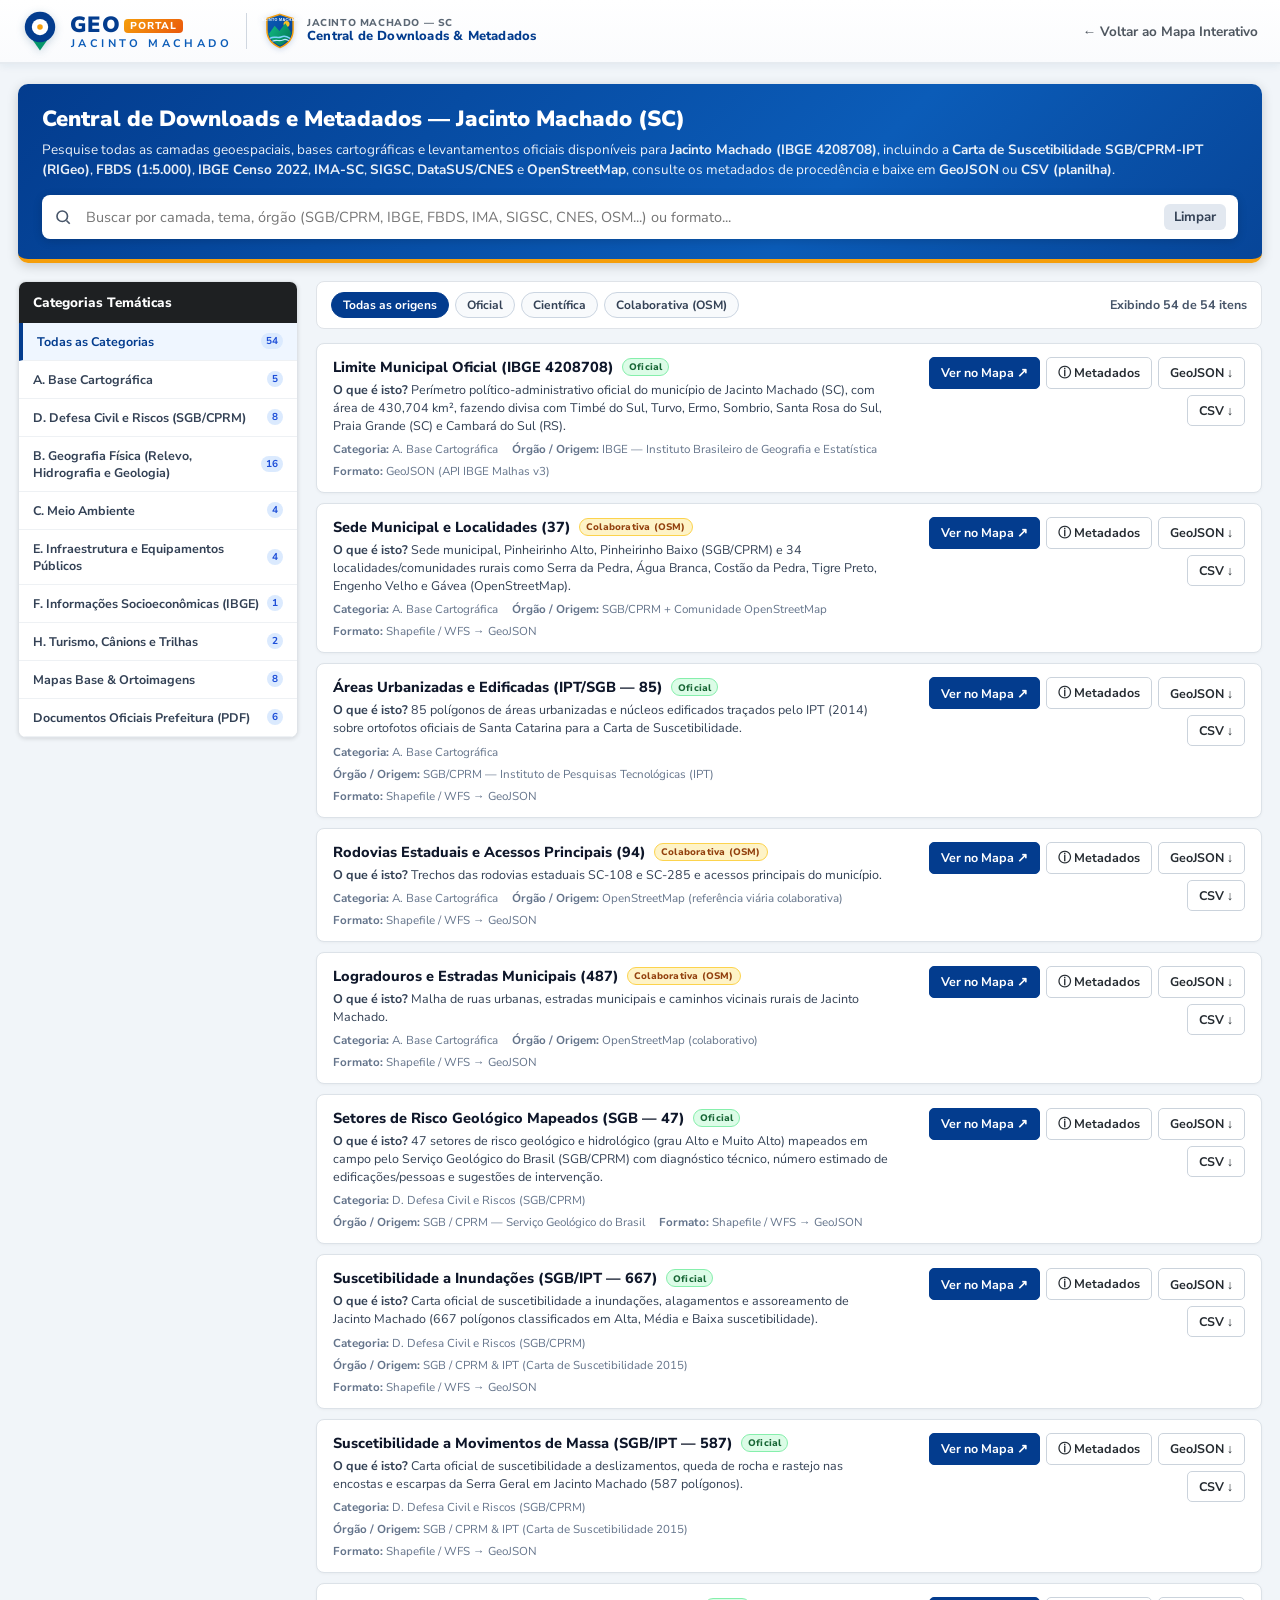
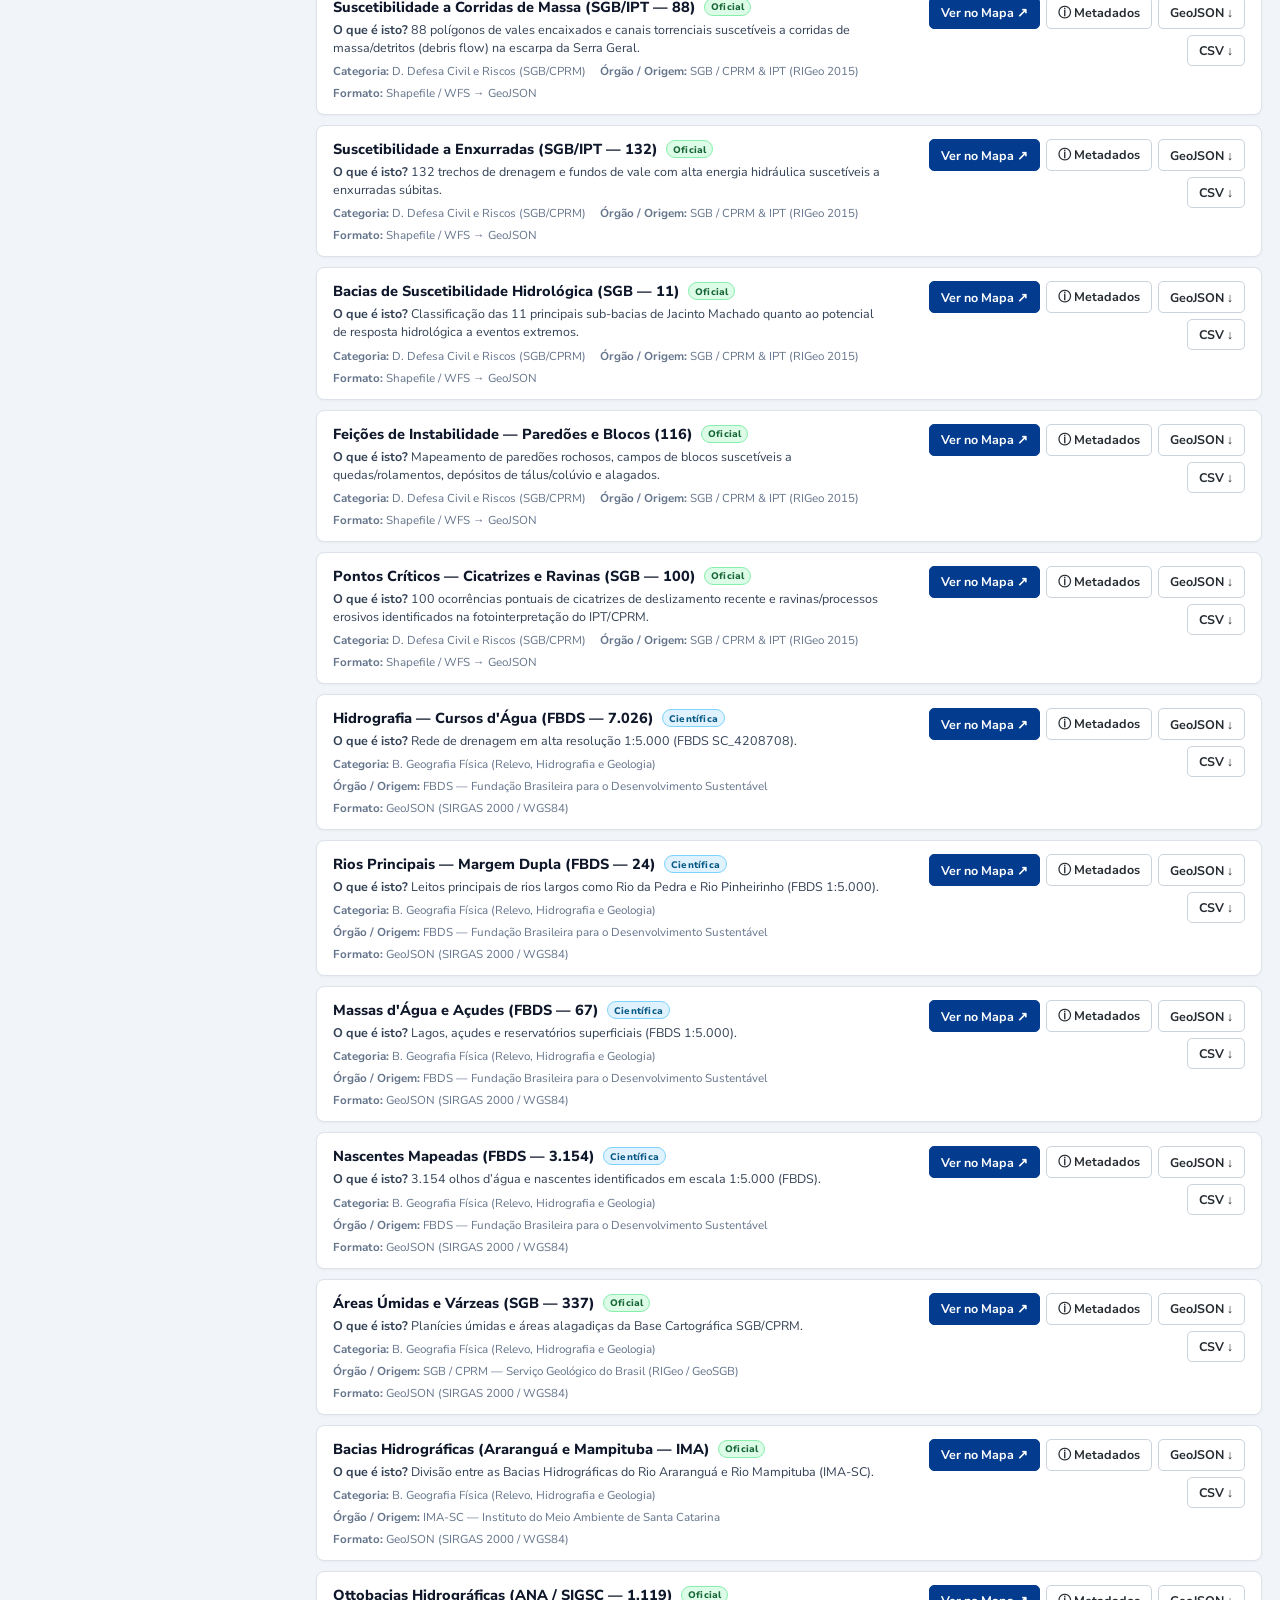
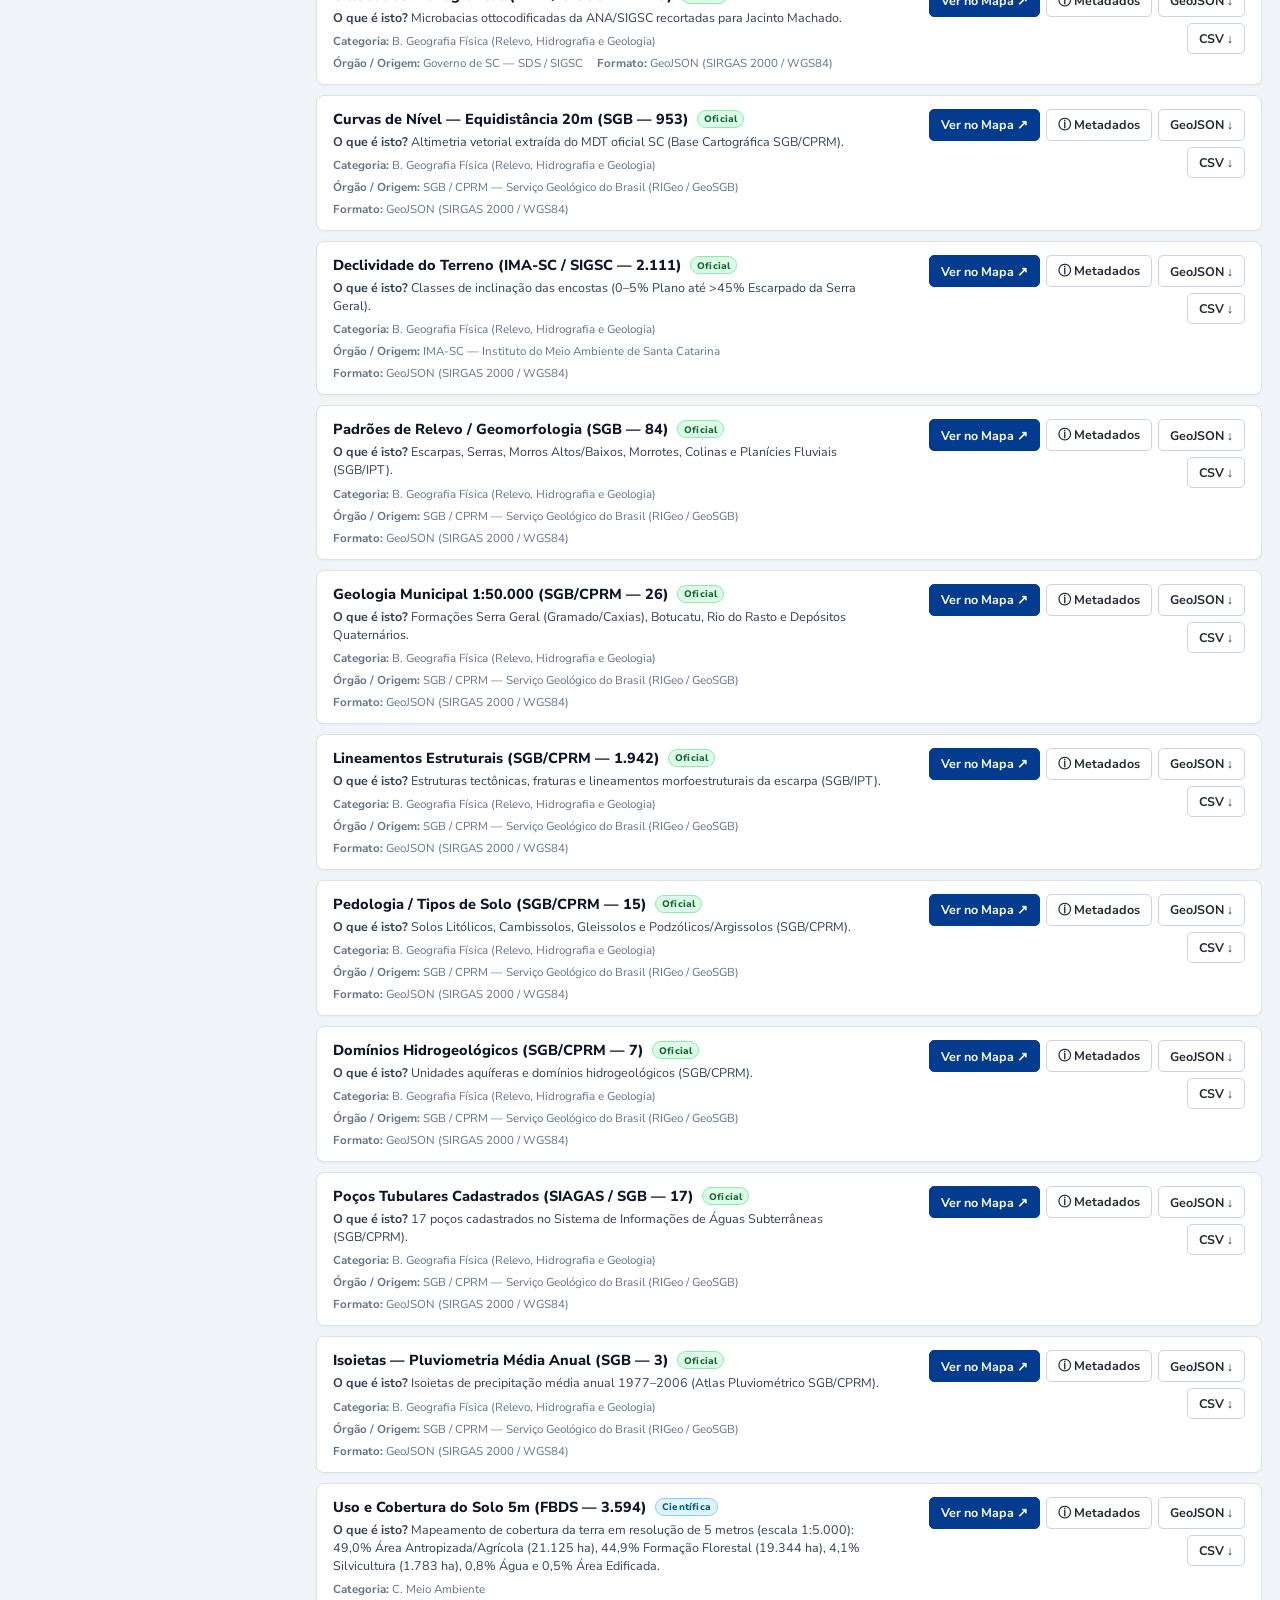
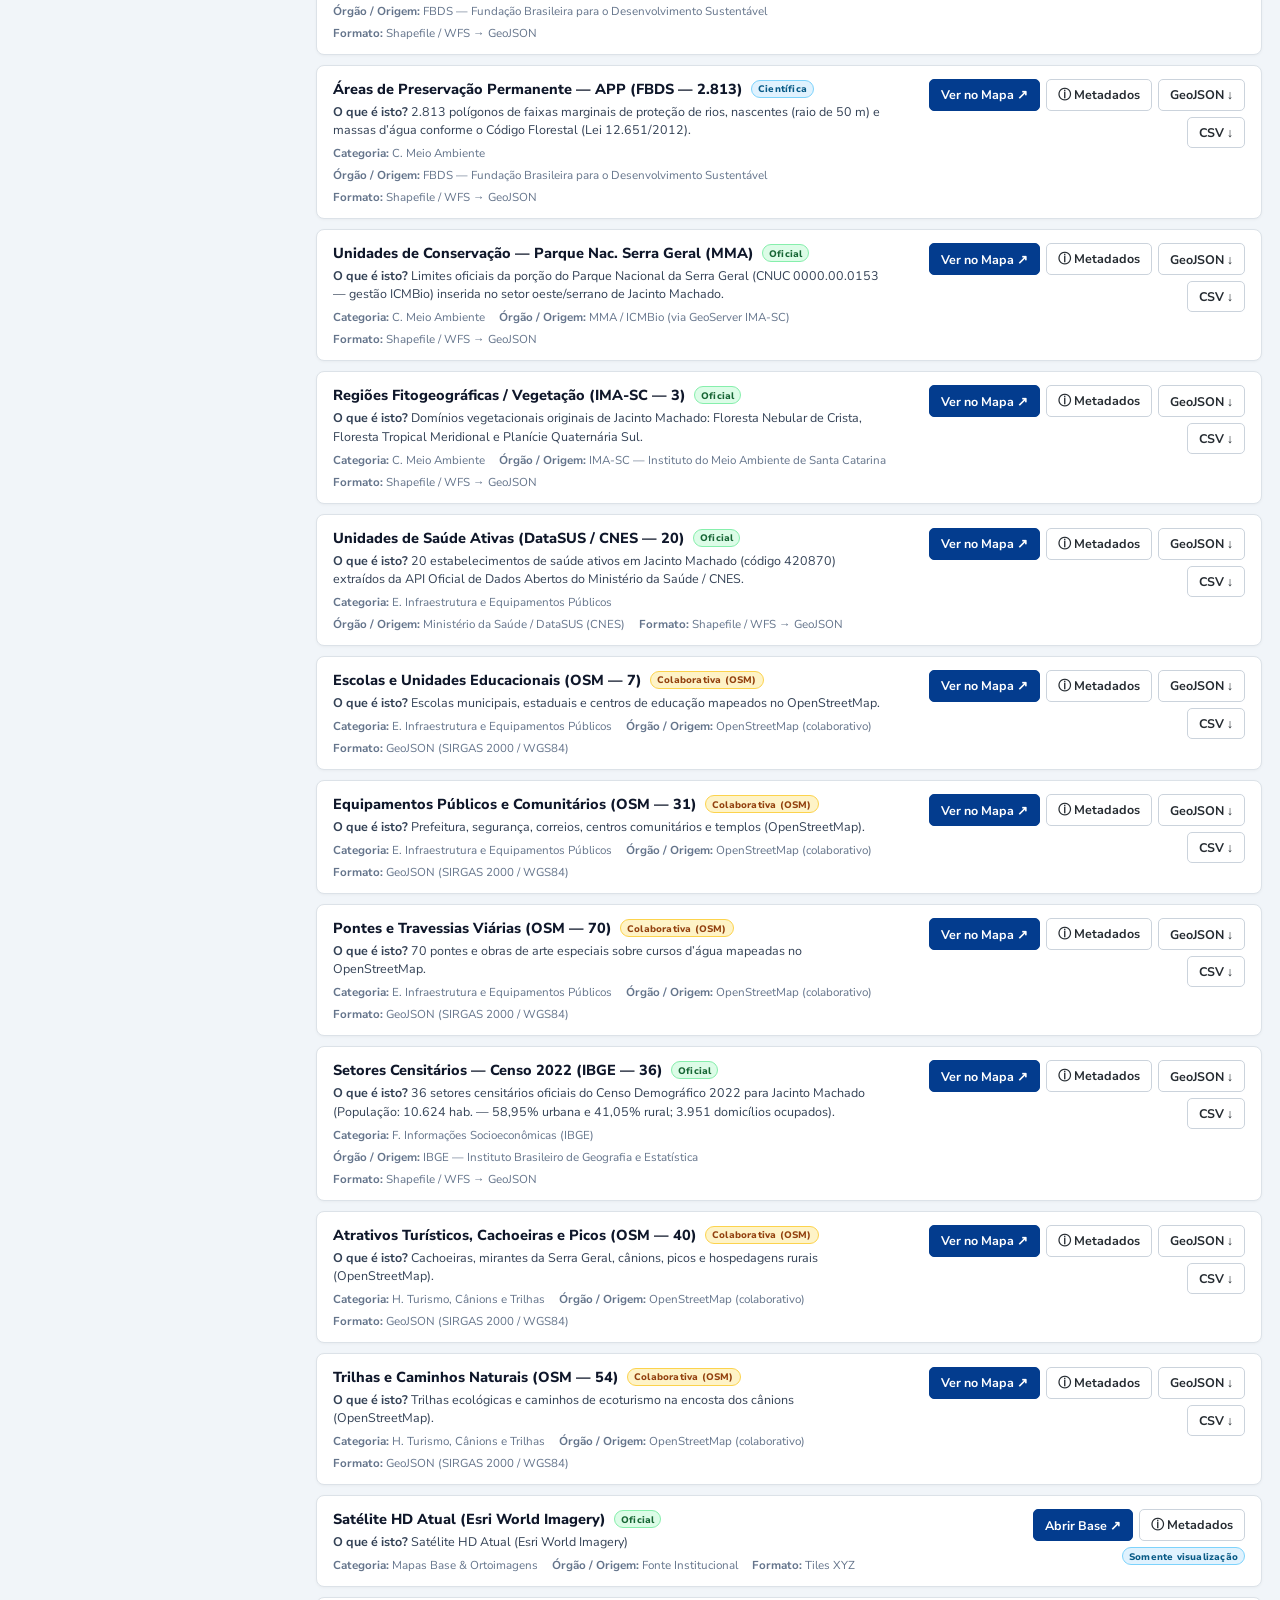
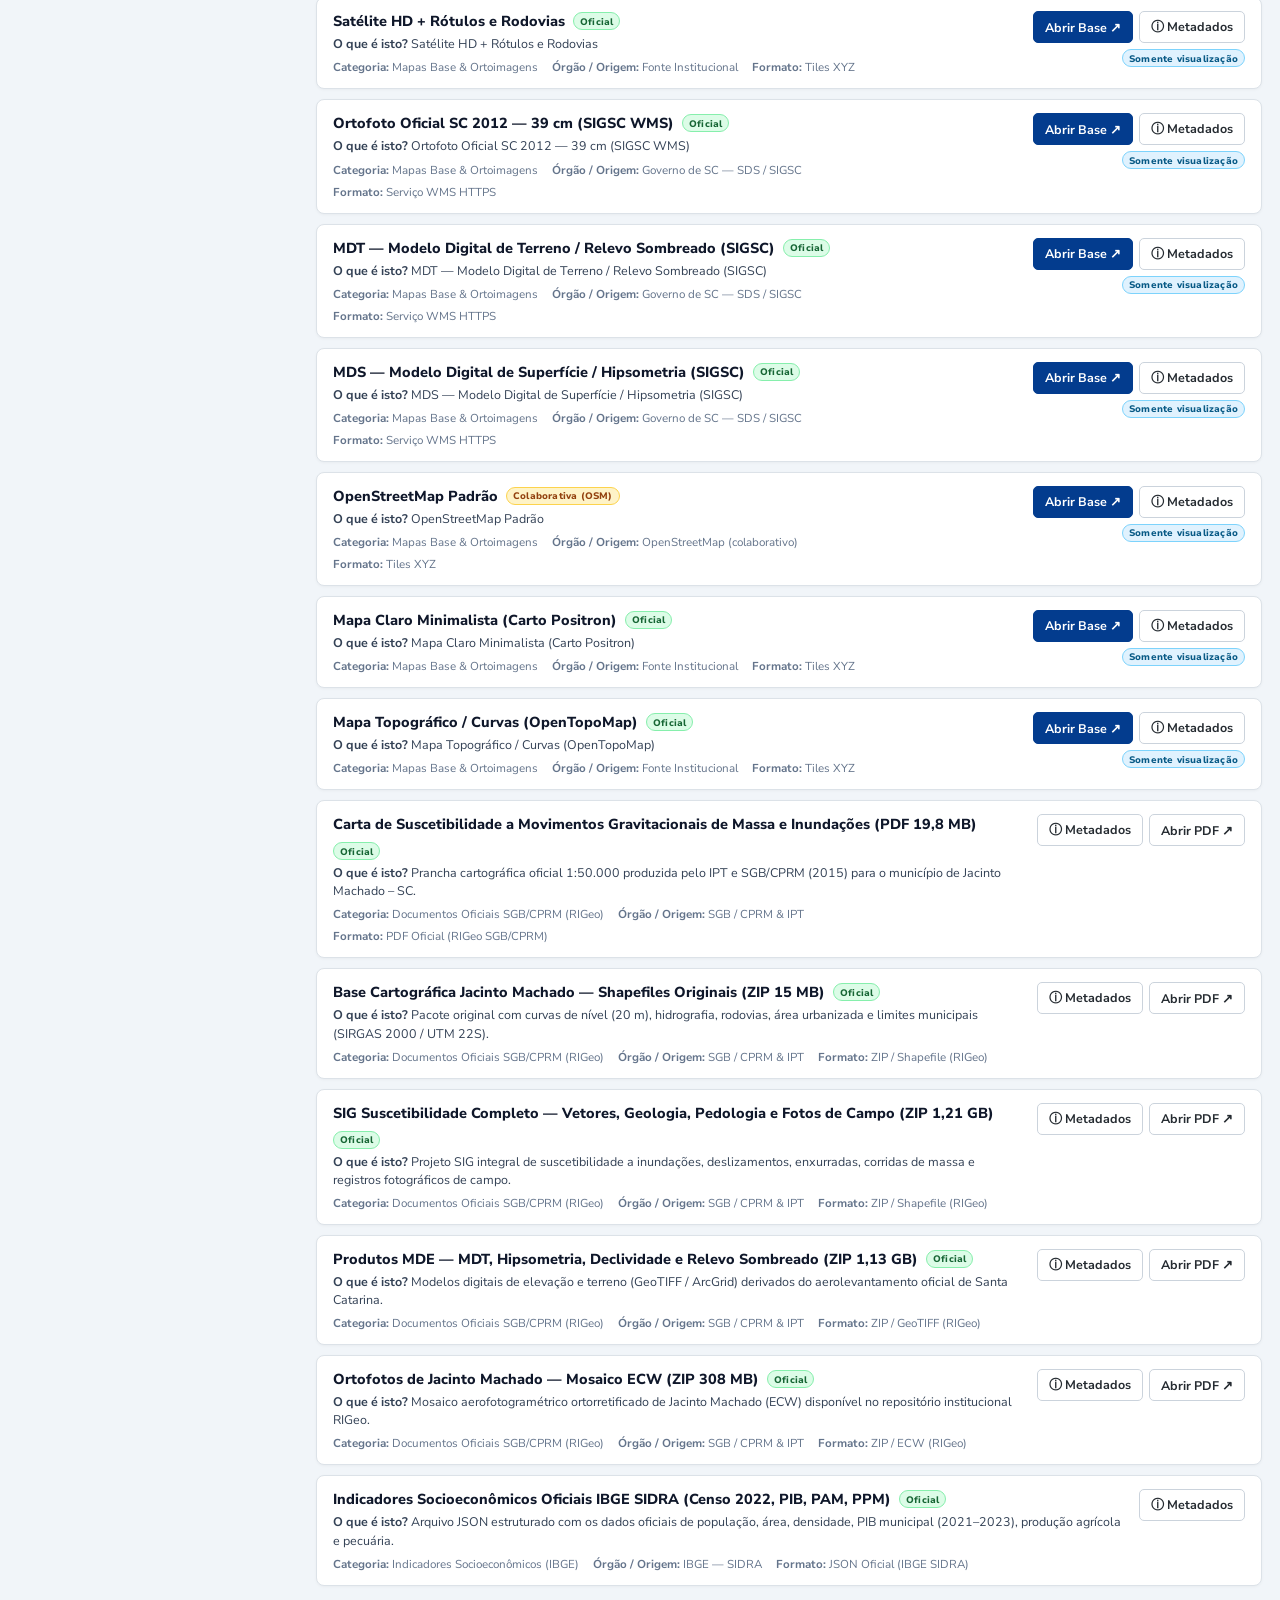
==== downloads.html @ 6c2d2024 "feat: Geoportal Municipal de Jacinto Machado - SC (40 camadas oficiais, SGB/CPRM RIGeo, FBDS, IBGE, " ====
<!DOCTYPE html>
<html lang="pt-BR">
<head>
  <meta charset="UTF-8" />
  <meta name="viewport" content="width=device-width, initial-scale=1.0" />
  <title>Central de Downloads &amp; Catálogo de Dados — Geoportal Jacinto Machado (SC)</title>
  <link rel="icon" type="image/svg+xml" href="data:image/svg+xml,%3Csvg xmlns='http://www.w3.org/2000/svg' viewBox='0 0 46 50'%3E%3Cpath d='M12.5 32.5L23 47.5L33.5 32.5H12.5Z' fill='%23059669'/%3E%3Ccircle cx='23' cy='20.5' r='17.5' fill='%23033c8e'/%3E%3Ccircle cx='23' cy='20.5' r='9.4' fill='%23ffffff'/%3E%3Ccircle cx='23' cy='20.5' r='3.2' fill='%23f59e0b'/%3E%3C/svg%3E" />
  <link rel="preconnect" href="https://fonts.googleapis.com" />
  <link rel="preconnect" href="https://fonts.gstatic.com" crossorigin />
  <link href="https://fonts.googleapis.com/css2?family=Nunito+Sans:wght@400;600;700;800;900&display=swap" rel="stylesheet" />
  <link rel="stylesheet" href="css/geoportal.css" />
  <script>
    (() => {
      function getAvailableMapOpener() {
        try {
          if (window.opener && !window.opener.closed && window.opener.GeoPortalMapNav) {
            return window.opener;
          }
        } catch {
          // Cross-origin ou opener indisponível
        }
        return null;
      }

      function handleReturnToMapClick(e, { layerId = '', basemapId = '' } = {}) {
        if (e.defaultPrevented || e.button !== 0 || e.metaKey || e.ctrlKey || e.shiftKey || e.altKey) {
          return;
        }
        const opener = getAvailableMapOpener();
        if (!opener) return;
        e.preventDefault();
        try {
          if (layerId) opener.GeoPortalMapNav.activateLayer(layerId);
          else if (basemapId) opener.GeoPortalMapNav.activateBasemap(basemapId);
          else opener.GeoPortalMapNav.focusMap();
        } catch {
          const targetEl = e.target instanceof Element ? e.target : e.target?.parentElement;
          const link = targetEl?.closest?.('a[href]');
          if (link) window.location.href = link.href;
          return;
        }
        try { opener.focus(); } catch {}
        try { window.close(); } catch {}
      }

      window.__geoHandleReturnToMapClick = handleReturnToMapClick;

      document.addEventListener('click', (e) => {
        const targetEl = e.target instanceof Element ? e.target : e.target?.parentElement;
        if (targetEl?.closest?.('[data-return-to-map]')) {
          handleReturnToMapClick(e);
        }
      });
    })();
  </script>
  <style>
    html, body { overflow: auto !important; height: auto !important; background: #f1f5f9; }
    .dl-shell { max-width: 1320px; margin: 0 auto; padding: 20px 18px 44px; }
    .dl-hero {
      background: linear-gradient(135deg, #033c8e 0%, #0b5cb8 65%, #074598 100%);
      color: #ffffff; border-radius: 10px; padding: 20px 24px;
      border-bottom: 4px solid #f59e0b; margin-bottom: 18px; box-shadow: var(--shadow-md);
    }
    .dl-hero h1 { margin: 0 0 6px; font-size: 22px; font-weight: 900; }
    .dl-hero p { margin: 0 0 14px; font-size: 13.5px; color: rgba(255,255,255,0.92); line-height: 1.5; }
    .dl-search-box {
      display: flex; align-items: center; gap: 10px; background: #ffffff;
      border-radius: 8px; padding: 6px 12px; box-shadow: 0 2px 10px rgba(0,0,0,0.16);
    }
    .dl-search-box input { flex: 1; border: none; outline: none; font-size: 14.5px; padding: 6px 4px; color: #0f172a; }
    .dl-search-clear { border: none; background: #e2e8f0; color: #334155; border-radius: 6px; padding: 4px 10px; font-weight: 700; cursor: pointer; }
    .dl-layout { display: grid; grid-template-columns: 280px 1fr; gap: 18px; align-items: start; }
    .dl-sidebar { background: #ffffff; border: 1px solid #dfe3e8; border-radius: 8px; overflow: hidden; position: sticky; top: 16px; box-shadow: var(--shadow-sm); }
    .dl-side-head { background: #1e2022; color: #ffffff; padding: 11px 14px; font-weight: 800; font-size: 13.5px; }
    .dl-cat-btn {
      width: 100%; border: none; border-bottom: 1px solid #eef1f4; background: #ffffff;
      padding: 10px 14px; text-align: left; display: flex; align-items: center;
      justify-content: space-between; gap: 8px; cursor: pointer; font-size: 12.5px;
      font-weight: 700; color: #334155; transition: background 0.14s;
    }
    .dl-cat-btn:hover { background: #f1f5f9; color: var(--brand-navy); }
    .dl-cat-btn.active { background: #eff6ff; color: var(--brand-navy); border-left: 4px solid var(--brand-navy); }
    .dl-main { min-width: 0; }
    .dl-filter-bar {
      display: flex; align-items: center; justify-content: space-between; flex-wrap: wrap;
      gap: 10px; background: #ffffff; border: 1px solid #dfe3e8; border-radius: 8px;
      padding: 10px 14px; margin-bottom: 14px;
    }
    .dl-chips { display: flex; flex-wrap: wrap; gap: 6px; }
    .dl-chip { border: 1px solid #cbd5e1; background: #f8fafc; color: #334155; border-radius: 16px; padding: 4px 11px; font-size: 12px; font-weight: 700; cursor: pointer; }
    .dl-chip.active { background: var(--brand-navy); color: #ffffff; border-color: var(--brand-navy); }
    .dl-card {
      background: #ffffff; border: 1px solid #dce2e8; border-radius: 8px; padding: 13px 16px;
      margin-bottom: 10px; display: flex; align-items: flex-start; justify-content: space-between;
      gap: 16px; box-shadow: 0 1px 3px rgba(0,0,0,0.04);
    }
    .dl-card:hover { border-color: var(--brand-blue); box-shadow: var(--shadow-sm); }
    .dl-card-info { flex: 1; min-width: 0; }
    .dl-card-title { font-size: 14.5px; font-weight: 800; color: #0f172a; margin-bottom: 4px; display: flex; align-items: center; gap: 8px; flex-wrap: wrap; }
    .dl-card-what { font-size: 12.5px; color: #334155; line-height: 1.45; margin-bottom: 6px; }
    .dl-card-meta { font-size: 11.5px; color: #64748b; display: flex; flex-wrap: wrap; gap: 6px 14px; }
    .dl-card-actions { display: flex; flex-wrap: wrap; gap: 6px; justify-content: flex-end; flex-shrink: 0; max-width: 340px; }
    @media (max-width: 900px) {
      .dl-layout { grid-template-columns: 1fr; }
      .dl-sidebar { position: static; }
      .dl-card { flex-direction: column; }
      .dl-card-actions { max-width: none; justify-content: flex-start; }
    }
  </style>
</head>
<body>
  <header class="gp-header">
    <div class="gp-brand-group">
      <a href="index.html" class="gp-logo-link" data-return-to-map="1" title="Voltar ao Mapa Interativo do Geoportal Jacinto Machado">
        <svg class="gp-geo-pin-svg" viewBox="0 0 46 50" fill="none" xmlns="http://www.w3.org/2000/svg" aria-hidden="true">
          <path d="M12.5 32.5L23 47.5L33.5 32.5H12.5Z" fill="#059669"/>
          <circle cx="23" cy="20.5" r="17.5" fill="#033c8e"/>
          <circle cx="23" cy="20.5" r="9.4" fill="#ffffff"/>
          <circle cx="23" cy="20.5" r="3.2" fill="#f59e0b"/>
        </svg>
        <div class="gp-geo-wordmark">
          <div class="gp-geo-top"><span>GEO</span><span class="gp-geo-portal-tag">PORTAL</span></div>
          <span class="gp-geo-bottom">JACINTO MACHADO</span>
        </div>
      </a>
      <div class="gp-brand-divider" aria-hidden="true"></div>
      <div class="gp-municipal-lockup">
        <img src="assets/logo-prefeitura-jacinto-machado.svg" alt="Emblema Geoportal Jacinto Machado" class="gp-municipal-logo" width="38" height="38" />
        <div class="gp-municipal-text">
          <span class="gp-municipal-pref">JACINTO MACHADO — SC</span>
          <span class="gp-municipal-city">Central de Downloads &amp; Metadados</span>
        </div>
      </div>
    </div>
    <nav class="gp-nav">
      <a class="gp-nav-btn" href="index.html" data-return-to-map="1" style="text-decoration:none">← Voltar ao Mapa Interativo</a>
    </nav>
  </header>

  <main class="dl-shell">
    <section class="dl-hero">
      <h1>Central de Downloads e Metadados — Jacinto Machado (SC)</h1>
      <p>
        Pesquise todas as camadas geoespaciais, bases cartográficas e levantamentos oficiais disponíveis para <b>Jacinto Machado (IBGE 4208708)</b>,
        incluindo a <b>Carta de Suscetibilidade SGB/CPRM-IPT (RIGeo)</b>, <b>FBDS (1:5.000)</b>, <b>IBGE Censo 2022</b>, <b>IMA-SC</b>, <b>SIGSC</b>, <b>DataSUS/CNES</b> e <b>OpenStreetMap</b>,
        consulte os metadados de procedência e baixe em <b>GeoJSON</b> ou <b>CSV (planilha)</b>.
      </p>
      <div class="dl-search-box">
        <svg width="18" height="18" viewBox="0 0 24 24" fill="none" stroke="#475569" stroke-width="2.2"><circle cx="11" cy="11" r="7"/><path d="M21 21l-4.35-4.35"/></svg>
        <input type="text" id="dlSearchInput" placeholder="Buscar por camada, tema, órgão (SGB/CPRM, IBGE, FBDS, IMA, SIGSC, CNES, OSM...) ou formato..." autocomplete="off" />
        <button class="dl-search-clear" id="dlSearchClear">Limpar</button>
      </div>
    </section>

    <div class="dl-layout">
      <aside class="dl-sidebar" id="dlSidebar">
        <div class="dl-side-head">Categorias Temáticas</div>
        <div id="dlCategoryList"></div>
      </aside>

      <section class="dl-main">
        <div class="dl-filter-bar">
          <div class="dl-chips" id="dlSourceFilters">
            <button class="dl-chip active" data-src="ALL">Todas as origens</button>
            <button class="dl-chip" data-src="Oficial">Oficial</button>
            <button class="dl-chip" data-src="Científica">Científica</button>
            <button class="dl-chip" data-src="Colaborativa">Colaborativa (OSM)</button>
          </div>
          <div id="dlResultSummary" style="font-size:12.5px;font-weight:700;color:#475569">Carregando...</div>
        </div>
        <div id="dlResults"></div>
      </section>
    </div>
  </main>

  <div class="gp-modal-backdrop" id="dlModalBackdrop" role="dialog" aria-modal="true" style="inset:0">
    <div class="gp-modal">
      <div class="gp-modal-head">
        <h2 id="dlModalTitle">Metadados da Camada</h2>
        <button class="gp-drawer-icon-btn" id="dlModalClose" title="Fechar">×</button>
      </div>
      <div class="gp-modal-body" id="dlModalBody"></div>
    </div>
  </div>

  <script src="js/limite-jacinto.js"></script>
  <script src="js/jacinto-bundle.js"></script>
  <script src="js/jacinto-bundle-extra.js" defer></script>
  <script src="js/catalog.js"></script>
  <script src="js/metadata.js"></script>
  <script src="js/downloads-page.js"></script>
</body>
</html>
---- css/geoportal.css ----
/* ==========================================================================
   Geoportal Araquari — Folha de Estilos (Padrão Geoportal Floripa + Identidade Araquari)
   ========================================================================== */
:root {
  --header-h: 64px;
  --drawer-w: 350px;
  --brand-navy: #033c8e;
  --brand-blue: #0b5cb8;
  --brand-cyan: #0891b2;
  --brand-amber: #f59e0b;
  --brand-amber-dark: #d97706;
  --charcoal: #1e2022;
  --statusbar-bg: rgba(38, 43, 49, 0.94);
  --surface: #ffffff;
  --surface-alt: #f4f6f8;
  --border: #dfe3e8;
  --text-main: #242b33;
  --text-muted: #646c75;
  --shadow-sm: 0 1px 4px rgba(0, 0, 0, 0.12);
  --shadow-md: 0 3px 12px rgba(0, 0, 0, 0.18);
  --shadow-lg: 0 10px 30px rgba(0, 0, 0, 0.22);
  --font-sans: 'Nunito Sans', -apple-system, BlinkMacSystemFont, 'Segoe UI', Roboto, Arial, sans-serif;
  --font-mono: 'Consolas', 'SFMono-Regular', Menlo, Monaco, monospace;
}

*,
*::before,
*::after {
  box-sizing: border-box;
}

html,
body {
  margin: 0;
  padding: 0;
  width: 100%;
  height: 100%;
  overflow: hidden;
  font-family: var(--font-sans);
  font-size: 13.5px;
  color: var(--text-main);
  background: #ffffff;
  -webkit-font-smoothing: antialiased;
}

button,
input,
select {
  font-family: inherit;
}

/* =========================== CABEÇALHO SUPERIOR =========================== */
.gp-header {
  height: var(--header-h);
  background: linear-gradient(180deg, #ffffff 0%, #fafbfd 100%);
  border-bottom: 2px solid #e6ebf0;
  box-shadow: 0 2px 8px rgba(13, 75, 117, 0.07);
  display: flex;
  align-items: center;
  justify-content: space-between;
  padding: 0 20px;
  position: relative;
  z-index: 1500;
  user-select: none;
}

.gp-brand-group {
  display: flex;
  align-items: center;
  gap: 14px;
  min-width: 0;
}

.gp-logo-link {
  display: flex;
  align-items: center;
  gap: 10px;
  text-decoration: none;
  color: inherit;
}

/* Logo Principal GEO PORTAL ARAQUARI */
.gp-geo-pin-svg {
  width: 40px;
  height: 44px;
  flex-shrink: 0;
  filter: drop-shadow(0 2px 4px rgba(13, 75, 117, 0.22));
}

.gp-geo-wordmark {
  display: flex;
  flex-direction: column;
  line-height: 1;
}

.gp-geo-top {
  font-size: 22px;
  font-weight: 900;
  letter-spacing: 0.8px;
  color: var(--brand-navy);
  display: flex;
  align-items: baseline;
  gap: 4px;
}

.gp-geo-portal-tag {
  font-size: 10px;
  font-weight: 800;
  letter-spacing: 0.7px;
  text-transform: uppercase;
  background: linear-gradient(135deg, #f59e0b 0%, #ea580c 100%);
  color: #ffffff;
  padding: 2px 6px;
  border-radius: 4px;
  transform: translateY(-3px);
}

.gp-geo-bottom {
  font-size: 11px;
  font-weight: 700;
  letter-spacing: 3.4px;
  color: var(--brand-blue);
  text-transform: uppercase;
  margin-top: 2px;
  padding-left: 1px;
}

.gp-brand-divider {
  width: 1px;
  height: 36px;
  background: #d0d7e0;
}

.gp-municipal-lockup {
  display: flex;
  align-items: center;
  gap: 8px;
}

.gp-municipal-logo {
  width: 38px;
  height: 38px;
  object-fit: contain;
  flex-shrink: 0;
  display: block;
  filter: drop-shadow(0 1px 3px rgba(3, 60, 142, 0.22));
}

.gp-municipal-text {
  display: flex;
  flex-direction: column;
  line-height: 1.15;
}

.gp-municipal-pref {
  font-size: 10px;
  font-weight: 800;
  letter-spacing: 0.6px;
  color: #5b6774;
  text-transform: uppercase;
}

.gp-municipal-city {
  font-size: 13px;
  font-weight: 800;
  color: var(--brand-navy);
  letter-spacing: 0.2px;
}

/* Navegação Direita (padrão Floripa com destaque âmbar/ciano) */
.gp-nav {
  display: flex;
  align-items: center;
  gap: 22px;
}

.gp-nav-btn {
  background: none;
  border: none;
  padding: 6px 2px;
  font-size: 13.5px;
  font-weight: 700;
  color: #4f5760;
  cursor: pointer;
  position: relative;
  transition: color 0.16s ease;
  white-space: nowrap;
}

.gp-nav-btn:hover {
  color: var(--brand-navy);
}

.gp-nav-btn.active {
  color: var(--brand-amber-dark);
  font-weight: 800;
}

.gp-nav-btn.highlight-doc {
  color: var(--brand-navy);
  border-bottom: 2px solid var(--brand-cyan);
  padding-bottom: 4px;
}

.gp-nav-btn.highlight-doc:hover,
.gp-nav-btn.highlight-doc.active {
  color: var(--brand-blue);
  border-bottom-color: var(--brand-amber);
}

.gp-mobile-menu-btn {
  display: none;
  background: none;
  border: 1px solid #d5dbe2;
  border-radius: 5px;
  padding: 6px 8px;
  cursor: pointer;
  color: var(--text-main);
}

/* =========================== ÁREA DO MAPA =========================== */
.gp-workspace {
  position: relative;
  width: 100%;
  height: calc(100vh - var(--header-h));
  overflow: hidden;
  background: #ffffff;
}

#map {
  width: 100%;
  height: 100%;
  background-color: #1b2631;
  z-index: 1;
}

#map.map-light-bg {
  background-color: #eef2f6;
}

.leaflet-tile-container img {
  outline: 1px solid transparent;
}

#map.cursor-crosshair { cursor: crosshair !important; }
#map.cursor-identify { cursor: help !important; }
#map.cursor-zoombox { cursor: zoom-in !important; }

.leaflet-control-zoom {
  display: none !important;
}

.leaflet-control-attribution {
  background: rgba(255, 255, 255, 0.8) !important;
  font-size: 10px !important;
  color: #555 !important;
  padding: 1px 6px !important;
  margin-right: 4px !important;
}

/* ==================== BUSCA FLUTUANTE TOPO ESQUERDO ==================== */
.gp-search-wrap {
  position: absolute;
  top: 12px;
  left: 12px;
  z-index: 1050;
  display: flex;
  flex-direction: column;
  align-items: flex-start;
}

.gp-search-bar {
  display: flex;
  align-items: center;
  background: #ffffff;
  border: 1px solid rgba(0, 0, 0, 0.14);
  border-radius: 6px;
  box-shadow: var(--shadow-md);
  height: 38px;
  width: 38px;
  overflow: hidden;
  transition: width 0.22s ease;
}

.gp-search-bar.expanded {
  width: 345px;
}

.gp-search-toggle {
  width: 38px;
  height: 36px;
  border: none;
  background: transparent;
  display: flex;
  align-items: center;
  justify-content: center;
  cursor: pointer;
  color: #2b3036;
  flex-shrink: 0;
}

.gp-search-toggle:hover {
  background: #f0f3f6;
}

.gp-search-input {
  flex: 1;
  border: none;
  outline: none;
  font-size: 13px;
  color: var(--text-main);
  padding: 0 6px;
  min-width: 0;
  display: none;
}

.gp-search-bar.expanded .gp-search-input {
  display: block;
}

.gp-search-clear {
  border: none;
  background: none;
  color: #7c858f;
  cursor: pointer;
  padding: 0 10px;
  font-size: 16px;
  display: none;
}

.gp-search-bar.expanded.has-text .gp-search-clear {
  display: block;
}

.gp-search-results {
  margin-top: 6px;
  width: 345px;
  max-height: 340px;
  overflow-y: auto;
  background: #ffffff;
  border-radius: 6px;
  box-shadow: var(--shadow-lg);
  border: 1px solid #dfe3e8;
  display: none;
}

.gp-search-results.open {
  display: block;
}

.gp-search-item {
  padding: 9px 12px;
  border-bottom: 1px solid #eef0f3;
  cursor: pointer;
  display: flex;
  align-items: flex-start;
  gap: 9px;
}

.gp-search-item:last-child {
  border-bottom: none;
}

.gp-search-item:hover {
  background: #f0f7fc;
}

.gp-search-badge {
  font-size: 10px;
  font-weight: 700;
  text-transform: uppercase;
  padding: 2px 6px;
  border-radius: 4px;
  background: #e6f2fa;
  color: var(--brand-navy);
  flex-shrink: 0;
  margin-top: 2px;
}

.gp-search-item-title {
  font-weight: 700;
  font-size: 13px;
  color: #1f252b;
}

.gp-search-item-sub {
  font-size: 11.5px;
  color: #6b7280;
  margin-top: 1px;
}

.gp-search-empty {
  padding: 12px;
  font-size: 12.5px;
  color: #6b7280;
  text-align: center;
}

/* ================= BARRA VERTICAL ESQUERDA (NAVEGAÇÃO) ================= */
.gp-left-toolbar {
  position: absolute;
  bottom: 22px;
  left: 12px;
  z-index: 1040;
  background: #ffffff;
  border-radius: 8px;
  box-shadow: var(--shadow-md);
  border: 1px solid rgba(0, 0, 0, 0.12);
  display: flex;
  flex-direction: column;
  padding: 4px 0;
  width: 38px;
}

/* ================= BARRA VERTICAL DIREITA (FERRAMENTAS) ================ */
.gp-right-toolbar {
  position: absolute;
  top: 12px;
  right: calc(var(--drawer-w) + 12px);
  z-index: 1045;
  background: #ffffff;
  border-radius: 8px;
  box-shadow: var(--shadow-md);
  border: 1px solid rgba(0, 0, 0, 0.12);
  display: flex;
  flex-direction: column;
  padding: 4px 0;
  width: 38px;
  transition: right 0.24s ease;
}

.gp-workspace.drawer-closed .gp-right-toolbar {
  right: 12px;
}

.gp-tool-btn {
  width: 36px;
  height: 34px;
  border: none;
  background: transparent;
  color: #2c3238;
  display: flex;
  align-items: center;
  justify-content: center;
  cursor: pointer;
  position: relative;
  transition: background 0.15s ease, color 0.15s ease;
}

.gp-tool-btn:hover {
  background: #eef3f7;
  color: var(--brand-navy);
}

.gp-tool-btn.active {
  background: #e2f1fb;
  color: var(--brand-navy);
}

.gp-tool-btn.active::before {
  content: '';
  position: absolute;
  left: 0;
  top: 6px;
  bottom: 6px;
  width: 3px;
  border-radius: 0 3px 3px 0;
  background: var(--brand-navy);
}

.gp-tool-btn:disabled {
  opacity: 0.35;
  cursor: not-allowed;
}

/* ==================== PAINEL CONTROLE DE CAMADAS ==================== */
.gp-drawer {
  position: absolute;
  top: 0;
  right: 0;
  width: var(--drawer-w);
  height: 100%;
  background: #f4f5f7;
  border-left: 1px solid #d5d9df;
  box-shadow: -3px 0 14px rgba(0, 0, 0, 0.14);
  z-index: 1060;
  display: flex;
  flex-direction: column;
  transition: transform 0.24s ease;
}

.gp-workspace.drawer-closed .gp-drawer {
  transform: translateX(100%);
}

.gp-drawer-header {
  height: 44px;
  background: var(--charcoal);
  color: #ffffff;
  display: flex;
  align-items: center;
  justify-content: space-between;
  padding: 0 12px 0 14px;
  flex-shrink: 0;
}

.gp-drawer-title {
  font-size: 14px;
  font-weight: 700;
  letter-spacing: 0.15px;
}

.gp-drawer-header-actions {
  display: flex;
  align-items: center;
  gap: 6px;
}

.gp-drawer-icon-btn {
  width: 26px;
  height: 26px;
  border: none;
  background: transparent;
  color: #e4e7eb;
  border-radius: 4px;
  cursor: pointer;
  display: flex;
  align-items: center;
  justify-content: center;
  font-size: 16px;
  line-height: 1;
}

.gp-drawer-icon-btn:hover {
  background: rgba(255, 255, 255, 0.15);
  color: #ffffff;
}

.gp-drawer-search-box {
  background: #ffffff;
  border-bottom: 1px solid #dfe3e8;
  padding: 8px 12px;
  flex-shrink: 0;
}

.gp-drawer-search-input {
  width: 100%;
  border: 1px solid #d9dee4;
  border-radius: 4px;
  padding: 7px 10px;
  font-size: 13px;
  color: var(--text-main);
  outline: none;
  transition: border-color 0.15s;
}

.gp-drawer-search-input:focus {
  border-color: var(--brand-cyan);
}

.gp-drawer-subbar {
  display: flex;
  align-items: center;
  justify-content: space-between;
  padding: 6px 10px;
  background: #eceff2;
  border-bottom: 1px solid #dcdfe4;
  font-size: 11.5px;
  flex-shrink: 0;
}

.gp-drawer-tabs {
  display: flex;
  gap: 3px;
}

.gp-tab-pill {
  border: 1px solid transparent;
  background: transparent;
  color: #505862;
  padding: 3px 8px;
  border-radius: 4px;
  font-size: 11.5px;
  font-weight: 700;
  cursor: pointer;
}

.gp-tab-pill.active {
  background: #ffffff;
  color: var(--brand-navy);
  border-color: #d0d7de;
  box-shadow: 0 1px 2px rgba(0, 0, 0, 0.05);
}

.gp-clear-layers-btn {
  border: none;
  background: none;
  color: #b91c1c;
  font-size: 11.5px;
  font-weight: 700;
  cursor: pointer;
  padding: 2px 4px;
}

.gp-clear-layers-btn:hover {
  text-decoration: underline;
}

.gp-drawer-body {
  flex: 1;
  overflow-y: auto;
  padding: 4px 0 18px;
}

.gp-drawer-body::-webkit-scrollbar {
  width: 6px;
}
.gp-drawer-body::-webkit-scrollbar-thumb {
  background: #c4cbd3;
  border-radius: 3px;
}

.gp-layer-row {
  display: flex;
  align-items: center;
  gap: 8px;
  padding: 8px 10px 8px 12px;
  border-bottom: 1px solid #e7eaee;
  background: #f4f5f7;
  transition: background 0.14s;
}

.gp-layer-row:hover {
  background: #eaedf1;
}

.gp-layer-row.is-basemap {
  background: #ffffff;
  font-weight: 700;
}

.gp-layer-row.is-clip-toggle {
  background: #f0f7fc;
  font-size: 12px;
  font-weight: 700;
  color: var(--brand-navy);
  padding: 6px 10px 6px 12px;
  border-bottom: 1px solid #d5e6f2;
}

.gp-layer-row.is-group {
  font-weight: 700;
  color: #222830;
  cursor: pointer;
}

.gp-layer-row.is-child {
  padding-left: 26px;
  background: #fbfcfd;
  font-weight: 600;
  font-size: 12.6px;
  color: #363e47;
}

.gp-layer-row.is-child:hover {
  background: #eef5fb;
}

.gp-checkbox {
  width: 15px;
  height: 15px;
  accent-color: var(--brand-navy);
  cursor: pointer;
  flex-shrink: 0;
  margin: 0;
}

.gp-swatch {
  width: 13px;
  height: 13px;
  border-radius: 3px;
  flex-shrink: 0;
  border: 1px solid rgba(0, 0, 0, 0.28);
}

.gp-swatch.is-line {
  height: 4px;
  border-radius: 2px;
  border: none;
}

.gp-swatch.is-point {
  width: 10px;
  height: 10px;
  border-radius: 50%;
  border: 1.5px solid #ffffff;
  box-shadow: 0 0 0 1px rgba(0, 0, 0, 0.25);
}

.gp-layer-label {
  flex: 1;
  min-width: 0;
  line-height: 1.28;
  cursor: pointer;
  word-break: break-word;
}

.gp-layer-meta-inline {
  display: flex;
  align-items: center;
  gap: 4px;
  flex-shrink: 0;
}

.gp-badge-count {
  font-size: 10px;
  font-weight: 700;
  padding: 1px 5px;
  border-radius: 10px;
  background: #dbeafe;
  color: #1d4ed8;
}

.gp-badge-zoom {
  font-size: 10px;
  font-weight: 700;
  padding: 1px 6px;
  border-radius: 10px;
  background: #fef3c7;
  color: #b45309;
  border: 1px solid #fcd34d;
  cursor: pointer;
}

.gp-badge-zoom:hover {
  background: #fde68a;
}

.gp-badge-fallback {
  font-size: 9.5px;
  font-weight: 700;
  padding: 1px 5px;
  border-radius: 10px;
  background: #e0f2fe;
  color: #0369a1;
  border: 1px solid #bae6fd;
}

.gp-badge-error {
  font-size: 9.5px;
  font-weight: 700;
  padding: 1px 6px;
  border-radius: 10px;
  background: #fee2e2;
  color: #b91c1c;
  border: 1px solid #fecaca;
  cursor: pointer;
}

.gp-badge-error:hover {
  background: #fecaca;
}

.gp-conn-banner {
  margin: 6px 10px;
  padding: 7px 10px;
  border-radius: 6px;
  font-size: 11px;
  line-height: 1.38;
  display: flex;
  align-items: center;
  justify-content: space-between;
  gap: 8px;
}

.gp-conn-banner.is-contingency {
  background: #eff6ff;
  border: 1px solid #bfdbfe;
  color: #1e40af;
}

.gp-conn-banner.is-live {
  background: #ecfdf5;
  border: 1px solid #a7f3d0;
  color: #065f46;
}

.gp-conn-retry-btn {
  border: 1px solid currentColor;
  background: #ffffff;
  color: inherit;
  border-radius: 4px;
  padding: 2px 7px;
  font-size: 10.5px;
  font-weight: 700;
  cursor: pointer;
  flex-shrink: 0;
}

.gp-conn-retry-btn:hover {
  opacity: 0.85;
}

.gp-spinner {
  width: 13px;
  height: 13px;
  border: 2px solid #cbd5e1;
  border-top-color: var(--brand-navy);
  border-radius: 50%;
  animation: gpSpin 0.65s linear infinite;
  flex-shrink: 0;
}

@keyframes gpSpin {
  to { transform: rotate(360deg); }
}

.gp-row-btn {
  width: 24px;
  height: 24px;
  border: none;
  background: transparent;
  color: #5b636c;
  border-radius: 4px;
  cursor: pointer;
  display: flex;
  align-items: center;
  justify-content: center;
  flex-shrink: 0;
  font-size: 14px;
}

.gp-row-btn:hover {
  background: rgba(0, 0, 0, 0.08);
  color: #111;
}

.gp-row-btn:disabled {
  opacity: 0.28;
  cursor: not-allowed;
}

.gp-chevron {
  transition: transform 0.18s ease;
}

.gp-group.expanded > .gp-layer-row .gp-chevron {
  transform: rotate(180deg);
}

.gp-group-children {
  display: none;
}

.gp-group.expanded > .gp-group-children {
  display: block;
}

.gp-layer-options {
  background: #eef2f6;
  border-bottom: 1px solid #dce2e8;
  padding: 8px 14px 10px 28px;
  font-size: 12px;
  display: flex;
  flex-direction: column;
  gap: 7px;
}

.gp-opacity-row {
  display: flex;
  align-items: center;
  gap: 8px;
}

.gp-opacity-row input[type='range'] {
  flex: 1;
  accent-color: var(--brand-navy);
}

.gp-opt-actions {
  display: flex;
  flex-wrap: wrap;
  gap: 5px;
}

.gp-opt-btn {
  border: 1px solid #cbd3dc;
  background: #ffffff;
  color: #2c343d;
  border-radius: 4px;
  padding: 3px 8px;
  font-size: 11px;
  font-weight: 700;
  cursor: pointer;
  text-decoration: none;
  display: inline-flex;
  align-items: center;
  gap: 4px;
}

.gp-opt-btn:hover {
  border-color: var(--brand-navy);
  color: var(--brand-navy);
  background: #f0f7fc;
}

.gp-opt-desc {
  color: #5a636e;
  font-size: 11.5px;
  line-height: 1.35;
}

/* Aba Ordem de Empilhamento */
.gp-order-panel {
  padding: 10px 12px;
}

.gp-order-hint {
  font-size: 11.5px;
  color: #55606e;
  background: #e9f3fa;
  border: 1px solid #cfe3f2;
  border-radius: 5px;
  padding: 7px 9px;
  margin-bottom: 10px;
  line-height: 1.4;
}

.gp-order-card {
  background: #ffffff;
  border: 1px solid #dde2e8;
  border-radius: 6px;
  padding: 8px 10px;
  margin-bottom: 8px;
  box-shadow: 0 1px 2px rgba(0, 0, 0, 0.04);
}

.gp-order-top {
  display: flex;
  align-items: center;
  gap: 7px;
  margin-bottom: 6px;
}

.gp-order-rank {
  font-size: 10px;
  font-weight: 800;
  color: #ffffff;
  background: var(--brand-navy);
  border-radius: 4px;
  padding: 1px 5px;
  flex-shrink: 0;
}

.gp-order-name {
  flex: 1;
  font-size: 12.2px;
  font-weight: 700;
  color: #1f2937;
  line-height: 1.25;
}

/* Aba Legenda Ativa */
.gp-legend-panel {
  padding: 10px 14px;
}

.gp-legend-card {
  background: #ffffff;
  border: 1px solid #e1e5ea;
  border-radius: 6px;
  padding: 10px 12px;
  margin-bottom: 10px;
}

.gp-legend-title {
  font-weight: 700;
  font-size: 12.5px;
  color: #1f252b;
  margin-bottom: 8px;
}

.gp-legend-grid {
  display: grid;
  grid-template-columns: repeat(2, minmax(0, 1fr));
  gap: 5px 8px;
}

.gp-legend-item {
  display: flex;
  align-items: center;
  gap: 6px;
  font-size: 11.5px;
  color: #3d454e;
}

/* ================= BARRA DE STATUS INFERIOR ================= */
.gp-statusbar {
  position: absolute;
  bottom: 0;
  right: calc(var(--drawer-w) + 12px);
  z-index: 1040;
  height: 27px;
  background: var(--statusbar-bg);
  color: #f1f3f5;
  display: flex;
  align-items: center;
  gap: 10px;
  padding: 0 10px;
  border-radius: 4px 4px 0 0;
  font-size: 11.5px;
  font-family: var(--font-mono);
  box-shadow: 0 -1px 8px rgba(0, 0, 0, 0.22);
  transition: right 0.24s ease;
  user-select: none;
}

.gp-workspace.drawer-closed .gp-statusbar {
  right: 12px;
}

.gp-status-sep {
  width: 1px;
  height: 15px;
  background: rgba(255, 255, 255, 0.25);
}

.gp-status-select {
  background: transparent;
  color: #f8fafc;
  border: none;
  outline: none;
  font-family: var(--font-mono);
  font-size: 11.5px;
  cursor: pointer;
}

.gp-status-select option {
  background: #2b2f33;
  color: #ffffff;
}

.gp-scale-bar-wrap {
  display: flex;
  align-items: center;
  gap: 6px;
}

.gp-scale-line {
  height: 8px;
  border-left: 2px solid #ffffff;
  border-right: 2px solid #ffffff;
  border-bottom: 2px solid #ffffff;
  display: flex;
  align-items: flex-end;
  justify-content: center;
  font-size: 10.5px;
  padding-bottom: 2px;
  min-width: 56px;
  line-height: 1;
}

/* ==================== PAINÉIS FLUTUANTES DE FERRAMENTAS ==================== */
.gp-floating-panel {
  position: absolute;
  top: 12px;
  right: calc(var(--drawer-w) + 60px);
  width: 330px;
  max-height: calc(100% - 56px);
  background: #ffffff;
  border-radius: 7px;
  box-shadow: var(--shadow-lg);
  border: 1px solid #d5dbe2;
  z-index: 1070;
  display: none;
  flex-direction: column;
  overflow: hidden;
  transition: right 0.24s ease;
}

.gp-workspace.drawer-closed .gp-floating-panel {
  right: 60px;
}

.gp-floating-panel.open {
  display: flex;
}

.gp-fp-header {
  background: var(--charcoal);
  color: #ffffff;
  padding: 9px 12px;
  display: flex;
  align-items: center;
  justify-content: space-between;
  font-weight: 700;
  font-size: 13px;
}

.gp-fp-close {
  background: none;
  border: none;
  color: #d1d5db;
  font-size: 18px;
  cursor: pointer;
  line-height: 1;
  padding: 0 4px;
}

.gp-fp-close:hover {
  color: #ffffff;
}

.gp-fp-body {
  padding: 12px;
  overflow-y: auto;
  font-size: 12.5px;
}

.gp-btn-row {
  display: flex;
  gap: 6px;
  flex-wrap: wrap;
  margin-bottom: 10px;
}

.gp-btn {
  border: 1px solid #cbd3dc;
  background: #ffffff;
  color: #252b31;
  padding: 6px 11px;
  border-radius: 5px;
  font-size: 12.5px;
  font-weight: 700;
  cursor: pointer;
  display: inline-flex;
  align-items: center;
  gap: 5px;
  text-decoration: none;
  transition: all 0.14s;
}

.gp-btn:hover {
  background: #f1f5f9;
  border-color: #94a3b8;
}

.gp-btn.primary {
  background: var(--brand-navy);
  color: #ffffff;
  border-color: var(--brand-navy);
}

.gp-btn.primary:hover {
  background: #093859;
}

.gp-btn.danger {
  color: #b91c1c;
  border-color: #fecaca;
  background: #fef2f2;
}

.gp-btn.danger:hover {
  background: #fee2e2;
}

.gp-btn.active {
  background: #e0f2fe;
  color: var(--brand-navy);
  border-color: var(--brand-navy);
}

/* Cards de Mapas Base */
.gp-basemap-grid {
  display: grid;
  grid-template-columns: repeat(2, 1fr);
  gap: 8px;
  margin-bottom: 12px;
}

.gp-basemap-card {
  border: 1.5px solid #d9dfe6;
  border-radius: 6px;
  padding: 8px 9px;
  cursor: pointer;
  background: #fbfcfd;
  transition: all 0.14s;
}

.gp-basemap-card:hover {
  border-color: var(--brand-cyan);
  background: #f0f9ff;
}

.gp-basemap-card.active {
  border-color: var(--brand-navy);
  background: #e6f3fb;
  box-shadow: 0 0 0 1px var(--brand-navy);
}

.gp-basemap-year {
  display: inline-block;
  font-size: 10px;
  font-weight: 800;
  padding: 1px 6px;
  border-radius: 10px;
  background: var(--brand-navy);
  color: #ffffff;
  margin-bottom: 4px;
}

.gp-basemap-name {
  font-weight: 700;
  font-size: 12px;
  color: #1e252c;
  line-height: 1.25;
}

/* Cortina Temporal (Swipe) */
.gp-swipe-divider {
  position: absolute;
  top: 0;
  bottom: 0;
  width: 4px;
  background: #ffffff;
  box-shadow: 0 0 10px rgba(0, 0, 0, 0.55);
  z-index: 1030;
  cursor: ew-resize;
  display: none;
}

.gp-swipe-divider.active {
  display: block;
}

.gp-swipe-handle {
  position: absolute;
  top: 50%;
  left: 50%;
  transform: translate(-50%, -50%);
  width: 36px;
  height: 36px;
  border-radius: 50%;
  background: var(--brand-navy);
  border: 2.5px solid #ffffff;
  color: #ffffff;
  display: flex;
  align-items: center;
  justify-content: center;
  box-shadow: 0 2px 10px rgba(0, 0, 0, 0.4);
  font-weight: 800;
  font-size: 13px;
}

.gp-swipe-tag {
  position: absolute;
  top: 14px;
  padding: 4px 10px;
  border-radius: 4px;
  background: rgba(13, 75, 117, 0.9);
  color: #ffffff;
  font-size: 12px;
  font-weight: 700;
  white-space: nowrap;
  pointer-events: none;
}

.gp-swipe-tag.left { right: 14px; }
.gp-swipe-tag.right { left: 14px; }

/* ==================== IDENTIFICAR / RAIO-X DO PONTO ==================== */
.gp-id-coords {
  background: #f1f5f9;
  border: 1px solid #dbe2ea;
  border-radius: 5px;
  padding: 8px 10px;
  margin-bottom: 10px;
  font-family: var(--font-mono);
  font-size: 11.5px;
  line-height: 1.5;
}

.gp-id-section {
  border: 1px solid #e1e6ec;
  border-radius: 6px;
  margin-bottom: 9px;
  overflow: hidden;
}

.gp-id-section-head {
  background: #f4f6f8;
  padding: 6px 10px;
  font-weight: 700;
  font-size: 12px;
  color: #1f2937;
  display: flex;
  align-items: center;
  justify-content: space-between;
  border-bottom: 1px solid #e5e9ef;
}

.gp-id-tag {
  font-size: 10px;
  font-weight: 700;
  padding: 1px 6px;
  border-radius: 8px;
  background: #e0f2fe;
  color: var(--brand-navy);
}

.gp-id-table {
  width: 100%;
  border-collapse: collapse;
  font-size: 12px;
}

.gp-id-table th,
.gp-id-table td {
  padding: 4px 8px;
  border-bottom: 1px solid #f0f2f5;
  text-align: left;
  vertical-align: top;
}

.gp-id-table th {
  width: 40%;
  color: #5b6470;
  font-weight: 700;
}

/* ==================== POPUPS E RÓTULOS DO MAPA ==================== */
.geo-custom-popup .leaflet-popup-content-wrapper {
  padding: 0;
  border-radius: 7px;
  overflow: hidden;
  box-shadow: var(--shadow-lg);
}

.geo-custom-popup .leaflet-popup-content {
  margin: 0;
  min-width: 240px;
}

.geo-popup-header {
  background: var(--brand-navy);
  color: #ffffff;
  padding: 9px 12px;
  font-weight: 700;
  font-size: 12.5px;
  padding-right: 26px;
}

.geo-popup-body {
  padding: 9px 11px;
  max-height: 270px;
  overflow-y: auto;
}

.geo-popup-table {
  width: 100%;
  border-collapse: collapse;
  font-size: 12px;
}

.geo-popup-table th,
.geo-popup-table td {
  padding: 4px 6px;
  border-bottom: 1px solid #eef0f3;
  text-align: left;
  vertical-align: top;
}

.geo-popup-table th {
  color: #5c6570;
  font-weight: 700;
  width: 42%;
}

.geo-popup-actions {
  margin-top: 8px;
  display: flex;
  gap: 6px;
}

.geo-popup-btn {
  display: inline-block;
  background: var(--brand-navy);
  color: #ffffff !important;
  text-decoration: none;
  padding: 5px 10px;
  border-radius: 4px;
  font-size: 11.5px;
  font-weight: 700;
}

.geo-popup-btn:hover {
  background: #083757;
}

.geo-map-label {
  background: transparent;
  border: none;
  pointer-events: none;
}

.geo-label-bairro span {
  display: inline-block;
  transform: translate(-50%, -50%);
  color: #ffffff;
  font-size: 11px;
  font-weight: 800;
  text-transform: uppercase;
  letter-spacing: 0.4px;
  text-shadow: 0 1px 3px rgba(0, 0, 0, 0.9), 0 0 6px rgba(0, 0, 0, 0.75);
  white-space: nowrap;
}

.geo-label-zona span {
  display: inline-block;
  transform: translate(-50%, -50%);
  background: rgba(255, 255, 255, 0.86);
  color: #111827;
  padding: 1px 5px;
  border-radius: 3px;
  font-size: 10.5px;
  font-weight: 800;
  border: 1px solid rgba(0, 0, 0, 0.25);
  white-space: nowrap;
}

.geo-measure-badge span {
  display: inline-block;
  transform: translate(10px, -16px);
  background: #e11d48;
  color: #ffffff;
  padding: 3px 8px;
  border-radius: 4px;
  font-size: 11.5px;
  font-weight: 800;
  white-space: nowrap;
  border: 1.5px solid #ffffff;
  box-shadow: 0 2px 8px rgba(0, 0, 0, 0.35);
}

.geo-measure-badge.live span {
  background: rgba(13, 75, 117, 0.94);
}

.geo-hover-tooltip {
  background: rgba(26, 30, 35, 0.92);
  color: #ffffff;
  border: none;
  font-size: 11.5px;
  font-weight: 700;
  padding: 3px 8px;
  border-radius: 4px;
}

/* ==================== MODAIS / TELAS DE NAVEGAÇÃO ==================== */
.gp-modal-backdrop {
  position: fixed;
  inset: var(--header-h) 0 0 0;
  background: rgba(18, 22, 27, 0.55);
  backdrop-filter: blur(2px);
  z-index: 1400;
  display: none;
  align-items: flex-start;
  justify-content: center;
  padding: 24px 16px;
  overflow-y: auto;
}

.gp-modal-backdrop.open {
  display: flex;
}

.gp-modal {
  width: 100%;
  max-width: 960px;
  background: #ffffff;
  border-radius: 8px;
  box-shadow: var(--shadow-lg);
  overflow: hidden;
  animation: gpFadeUp 0.18s ease;
}

@keyframes gpFadeUp {
  from { opacity: 0; transform: translateY(10px); }
  to { opacity: 1; transform: translateY(0); }
}

.gp-modal-head {
  background: linear-gradient(135deg, #0d4b75 0%, #162e49 100%);
  color: #ffffff;
  padding: 14px 20px;
  display: flex;
  align-items: center;
  justify-content: space-between;
}

.gp-modal-head h2 {
  margin: 0;
  font-size: 17px;
  font-weight: 800;
}

.gp-modal-body {
  padding: 20px 22px 24px;
  max-height: calc(100vh - var(--header-h) - 115px);
  overflow-y: auto;
}

.gp-hero-banner {
  background: linear-gradient(135deg, #0d4b75 0%, #136796 60%, #0f3b5c 100%);
  color: #ffffff;
  border-radius: 8px;
  padding: 20px 22px;
  margin-bottom: 18px;
  border-bottom: 3px solid var(--brand-amber);
}

.gp-hero-banner h3 {
  margin: 0 0 6px;
  font-size: 19px;
  font-weight: 800;
}

.gp-hero-banner p {
  margin: 0 0 12px;
  font-size: 13.5px;
  color: rgba(255, 255, 255, 0.92);
  line-height: 1.5;
}

.gp-stats-strip {
  display: flex;
  flex-wrap: wrap;
  gap: 10px;
}

.gp-stat-chip {
  background: rgba(255, 255, 255, 0.16);
  border: 1px solid rgba(255, 255, 255, 0.24);
  border-radius: 5px;
  padding: 5px 11px;
  font-size: 12px;
  font-weight: 700;
}

.gp-preset-grid {
  display: grid;
  grid-template-columns: repeat(auto-fill, minmax(265px, 1fr));
  gap: 12px;
}

.gp-preset-card {
  border: 1px solid #dce2e9;
  border-radius: 7px;
  padding: 14px;
  background: #fbfcfd;
  display: flex;
  flex-direction: column;
  justify-content: space-between;
  gap: 10px;
  transition: transform 0.14s, box-shadow 0.14s;
}

.gp-preset-card:hover {
  transform: translateY(-2px);
  box-shadow: var(--shadow-md);
  border-color: var(--brand-cyan);
}

.gp-preset-title {
  font-size: 14.5px;
  font-weight: 800;
  color: #1a232e;
  margin-bottom: 4px;
}

.gp-preset-desc {
  font-size: 12.5px;
  color: #5b6470;
  line-height: 1.45;
}

.gp-dl-cat {
  margin-bottom: 18px;
  border: 1px solid #dfe4ea;
  border-radius: 7px;
  overflow: hidden;
}

.gp-dl-cat-head {
  background: #f1f5f9;
  padding: 10px 14px;
  font-weight: 800;
  font-size: 14px;
  color: #1e293b;
  border-bottom: 1px solid #dfe4ea;
  display: flex;
  align-items: center;
  justify-content: space-between;
}

.gp-dl-list {
  display: flex;
  flex-direction: column;
}

.gp-dl-row {
  display: flex;
  align-items: center;
  justify-content: space-between;
  gap: 12px;
  padding: 9px 14px;
  border-bottom: 1px solid #eef1f4;
}

.gp-dl-row:last-child {
  border-bottom: none;
}

.gp-dl-row:hover {
  background: #f8fbfe;
}

.gp-dl-name {
  font-weight: 700;
  color: #1f2937;
  font-size: 13px;
}

.gp-dl-fmt {
  font-size: 11.5px;
  color: #6b7280;
}

.gp-dl-actions {
  display: flex;
  gap: 6px;
  flex-shrink: 0;
}

.gp-dropzone {
  border: 2px dashed #94a3b8;
  border-radius: 8px;
  padding: 20px 14px;
  text-align: center;
  background: #f8fafc;
  cursor: pointer;
  transition: all 0.16s;
  margin-bottom: 12px;
}

.gp-dropzone:hover,
.gp-dropzone.dragover {
  border-color: var(--brand-navy);
  background: #e0f2fe;
}

/* Toast Notifications (com suporte a botão de ação, ex: Aproximar agora) */
.gp-toast-wrap {
  position: fixed;
  top: calc(var(--header-h) + 12px);
  left: 50%;
  transform: translateX(-50%);
  z-index: 2000;
  display: flex;
  flex-direction: column;
  gap: 6px;
  pointer-events: none;
}

.gp-toast {
  background: #1f2429;
  color: #ffffff;
  padding: 9px 16px;
  border-radius: 6px;
  font-size: 13px;
  font-weight: 600;
  box-shadow: var(--shadow-lg);
  pointer-events: auto;
  display: flex;
  align-items: center;
  gap: 10px;
  animation: gpFadeUp 0.18s ease;
}

.gp-toast.success { background: #15803d; }
.gp-toast.error { background: #b91c1c; }
.gp-toast.info { background: #0d4b75; }

.gp-toast-action {
  background: #f59e0b;
  color: #111827;
  border: none;
  border-radius: 4px;
  padding: 3px 9px;
  font-size: 11.5px;
  font-weight: 800;
  cursor: pointer;
}

.gp-toast-action:hover {
  background: #fbbf24;
}

/* Banner de Modo Ativo (reposicionado em baixo à esquerda — NUNCA colide com painéis!) */
.gp-mode-banner {
  position: absolute;
  bottom: 36px;
  left: 62px;
  z-index: 1045;
  background: rgba(13, 75, 117, 0.95);
  color: #ffffff;
  padding: 6px 14px;
  border-radius: 20px;
  font-size: 12.5px;
  font-weight: 700;
  display: none;
  align-items: center;
  gap: 10px;
  box-shadow: var(--shadow-md);
  border: 1px solid rgba(255, 255, 255, 0.2);
}

.gp-mode-banner.open {
  display: flex;
}

.gp-mode-cancel {
  background: rgba(255, 255, 255, 0.2);
  border: none;
  color: #ffffff;
  border-radius: 12px;
  padding: 2px 9px;
  font-size: 11.5px;
  font-weight: 700;
  cursor: pointer;
}

.gp-mode-cancel:hover {
  background: rgba(255, 255, 255, 0.34);
}

/* =========================== RESPONSIVIDADE =========================== */
/* Selos de Origem (Oficial / Científica / Colaborativa / Digitalização), Popups Didáticos & Metadados */
.gp-src-pill {
  display: inline-flex;
  align-items: center;
  font-size: 9.5px;
  font-weight: 800;
  letter-spacing: 0.2px;
  padding: 1.5px 6px;
  border-radius: 10px;
  white-space: nowrap;
  flex-shrink: 0;
}

.gp-src-pill.src-oficial {
  background: #dcfce7;
  color: #166534;
  border: 1px solid #86efac;
}

.gp-src-pill.src-cientifica {
  background: #e0f2fe;
  color: #075985;
  border: 1px solid #7dd3fc;
}

.gp-src-pill.src-colaborativa {
  background: #fef3c7;
  color: #92400e;
  border: 1px solid #fcd34d;
}

.gp-src-pill.src-digitalizacao {
  background: #ffedd5;
  color: #9a3412;
  border: 1px solid #fdba74;
}

.geo-popup-header {
  display: flex;
  align-items: center;
  justify-content: space-between;
  gap: 8px;
}

.geo-popup-title-txt {
  flex: 1;
  min-width: 0;
  line-height: 1.3;
}

.geo-popup-what {
  background: #eff6ff;
  border-left: 3px solid var(--brand-blue);
  padding: 7px 9px;
  margin-bottom: 8px;
  border-radius: 4px;
  font-size: 11.5px;
  color: #1e293b;
  line-height: 1.42;
}

.geo-popup-class-meaning {
  margin-top: 5px;
  padding-top: 5px;
  border-top: 1px dashed #bfdbfe;
  color: #033c8e;
}

.geo-popup-warn {
  background: #fffbeb;
  border: 1px solid #fcd34d;
  color: #92400e;
  padding: 5px 8px;
  border-radius: 4px;
  font-size: 11px;
  margin-bottom: 7px;
  line-height: 1.35;
}

.geo-popup-pager {
  display: flex;
  align-items: center;
  justify-content: space-between;
  gap: 6px;
  background: #f1f5f9;
  padding: 5px 8px;
  border-radius: 4px;
  margin-bottom: 8px;
  font-size: 11px;
}

.geo-popup-footer {
  margin-top: 8px;
  padding-top: 7px;
  border-top: 1px solid #e2e8f0;
  display: flex;
  align-items: center;
  justify-content: space-between;
  gap: 8px;
}

.geo-popup-src-txt {
  font-size: 10.5px;
  color: #64748b;
  line-height: 1.25;
}

.gp-legend-head {
  display: flex;
  align-items: flex-start;
  justify-content: space-between;
  gap: 6px;
  margin-bottom: 5px;
}

.gp-legend-head .gp-legend-title {
  margin-bottom: 0;
}

.gp-legend-what {
  font-size: 11.5px;
  color: #475569;
  background: #f8fafc;
  border-left: 2.5px solid var(--brand-cyan);
  padding: 5px 8px;
  border-radius: 3px;
  margin-bottom: 8px;
  line-height: 1.4;
}

.gp-legend-grid.is-detailed {
  grid-template-columns: 1fr;
  gap: 6px;
}

.gp-legend-item.has-meaning {
  flex-direction: column;
  align-items: stretch;
  gap: 2px;
  padding-bottom: 5px;
  border-bottom: 1px solid #f1f5f9;
}

.gp-legend-row-head {
  display: flex;
  align-items: center;
  gap: 6px;
}

.gp-legend-lbl {
  font-weight: 700;
  color: #1e293b;
}

.gp-legend-meaning {
  font-size: 11px;
  color: #55606e;
  padding-left: 19px;
  line-height: 1.35;
}

.gp-meta-hero {
  background: #f1f5f9;
  border: 1px solid #cbd5e1;
  border-radius: 6px;
  padding: 12px 14px;
  margin-bottom: 12px;
}

.gp-meta-table {
  width: 100%;
  border-collapse: collapse;
  font-size: 12.5px;
}

.gp-meta-table th,
.gp-meta-table td {
  padding: 7px 10px;
  border-bottom: 1px solid #e2e8f0;
  text-align: left;
  vertical-align: top;
}

.gp-meta-table th {
  width: 34%;
  background: #f8fafc;
  color: #334155;
  font-weight: 800;
}

.gp-meta-classes {
  background: #f8fafc;
  border: 1px solid #e2e8f0;
  border-radius: 6px;
  padding: 10px 12px;
  font-size: 12px;
  line-height: 1.5;
  display: flex;
  flex-direction: column;
  gap: 5px;
}

@media (max-width: 980px) {
  .gp-municipal-lockup,
  .gp-brand-divider {
    display: none;
  }
  .gp-nav {
    gap: 14px;
  }
}

@media (max-width: 760px) {
  :root {
    --drawer-w: 304px;
  }
  .gp-header {
    padding: 0 12px;
  }
  .gp-mobile-menu-btn {
    display: inline-flex;
  }
  .gp-nav {
    position: fixed;
    top: var(--header-h);
    left: 0;
    right: 0;
    background: #ffffff;
    border-bottom: 1px solid #d9dfe6;
    box-shadow: var(--shadow-md);
    flex-direction: column;
    align-items: stretch;
    gap: 0;
    padding: 6px 14px 10px;
    display: none;
    z-index: 1600;
  }
  .gp-nav.mobile-open {
    display: flex;
  }
  .gp-nav-btn {
    text-align: left;
    padding: 10px 6px;
    border-bottom: 1px solid #f0f2f5;
  }
  .gp-search-bar.expanded,
  .gp-search-results {
    width: calc(100vw - 80px);
  }
  .gp-statusbar {
    right: 6px !important;
    font-size: 10px;
    gap: 5px;
    padding: 0 6px;
  }
  .gp-floating-panel {
    right: 10px !important;
    left: 10px;
    width: auto;
  }
  .gp-mode-banner {
    left: 56px;
    right: 10px;
    font-size: 11.5px;
  }
}

@media print {
  .gp-left-toolbar,
  .gp-right-toolbar,
  .gp-drawer,
  .gp-search-wrap,
  .gp-floating-panel,
  .gp-mode-banner,
  .gp-toast-wrap,
  .gp-nav,
  .gp-modal-backdrop {
    display: none !important;
  }
  .gp-workspace {
    height: calc(100vh - var(--header-h));
  }
  .gp-statusbar {
    right: 12px !important;
  }
}
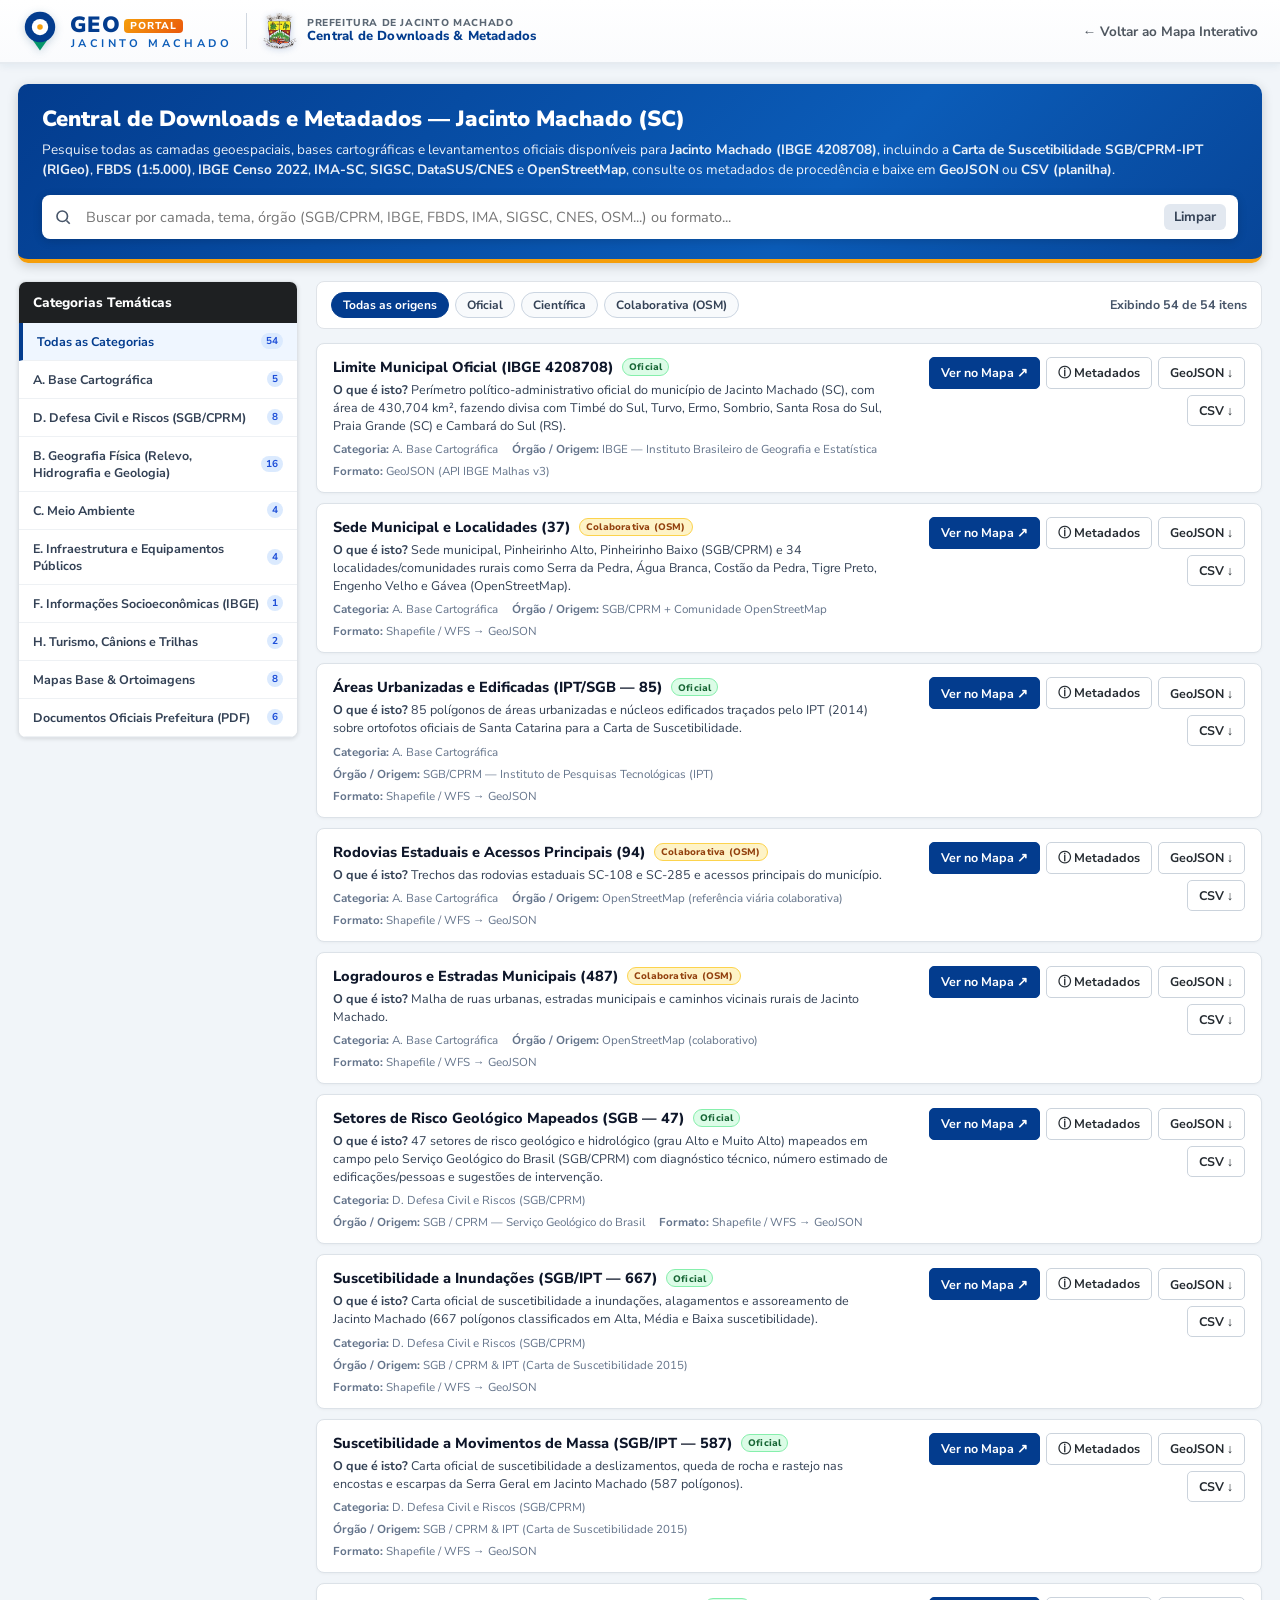
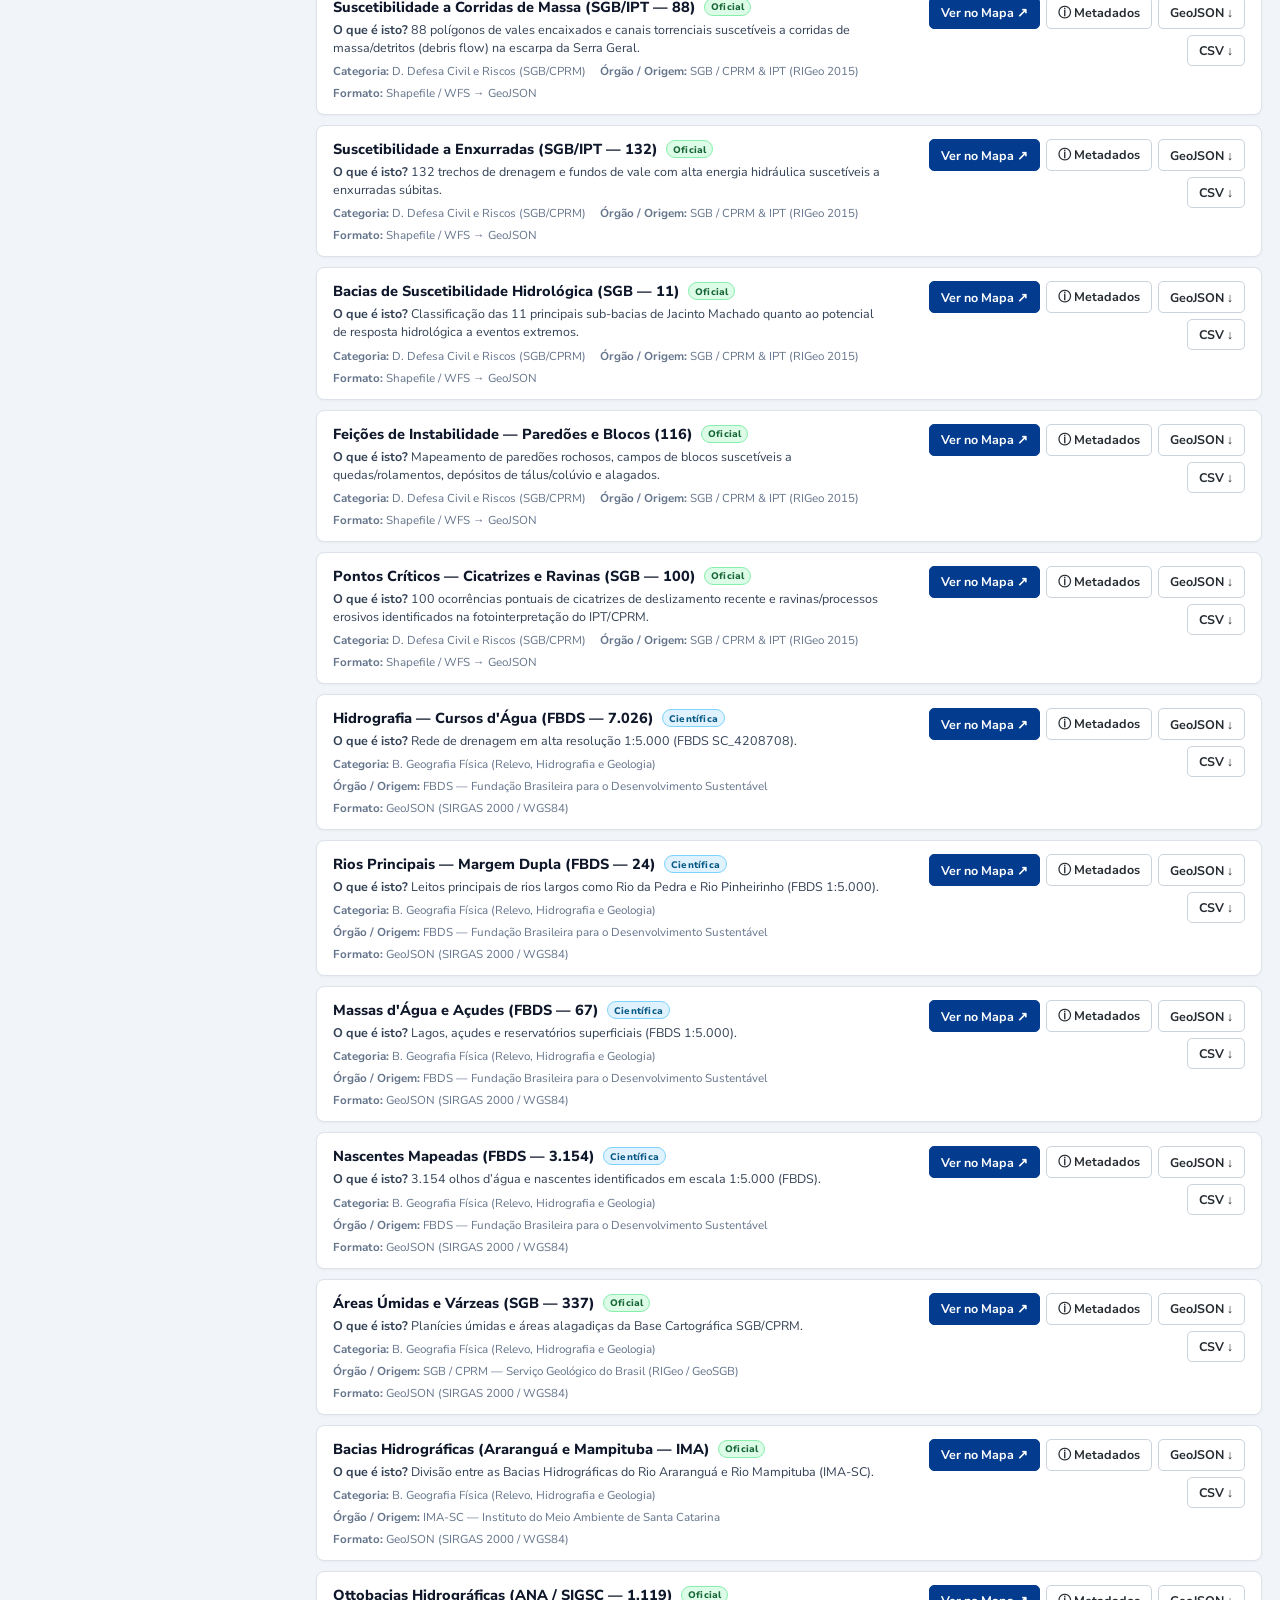
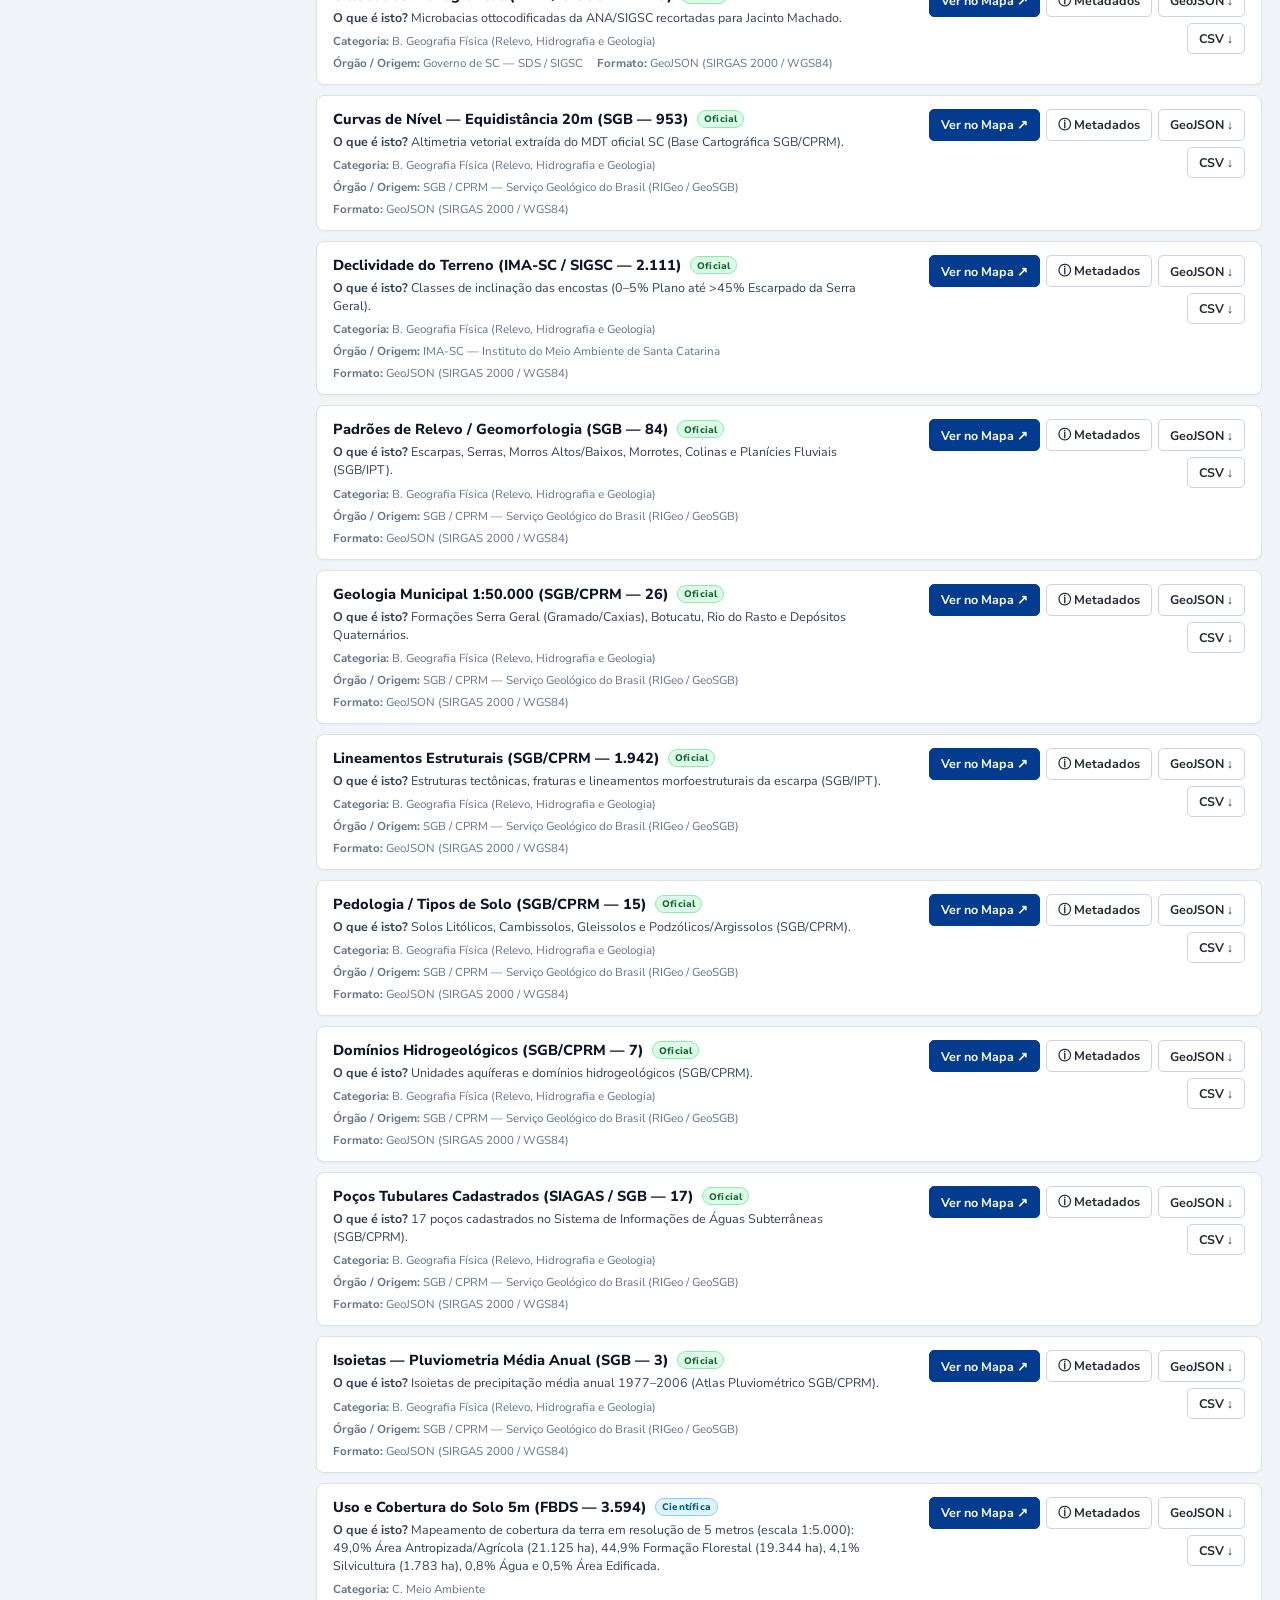
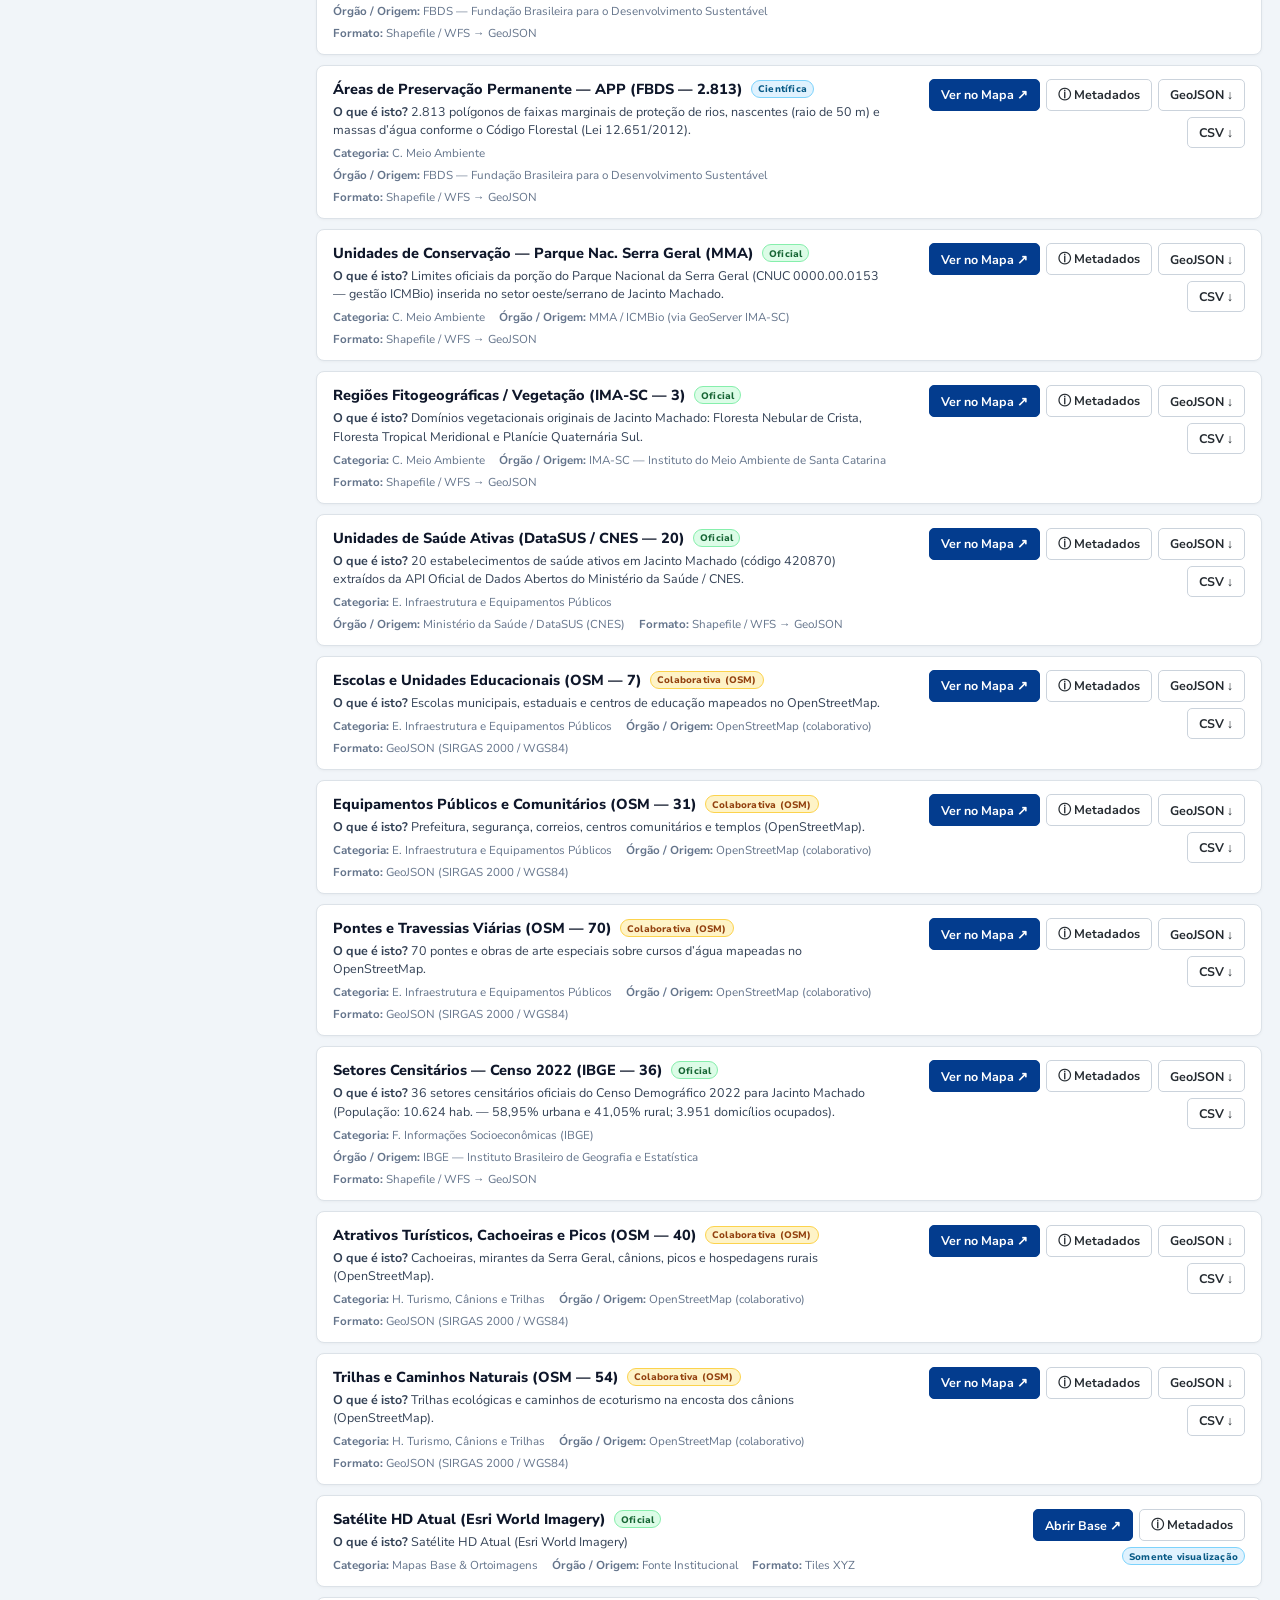
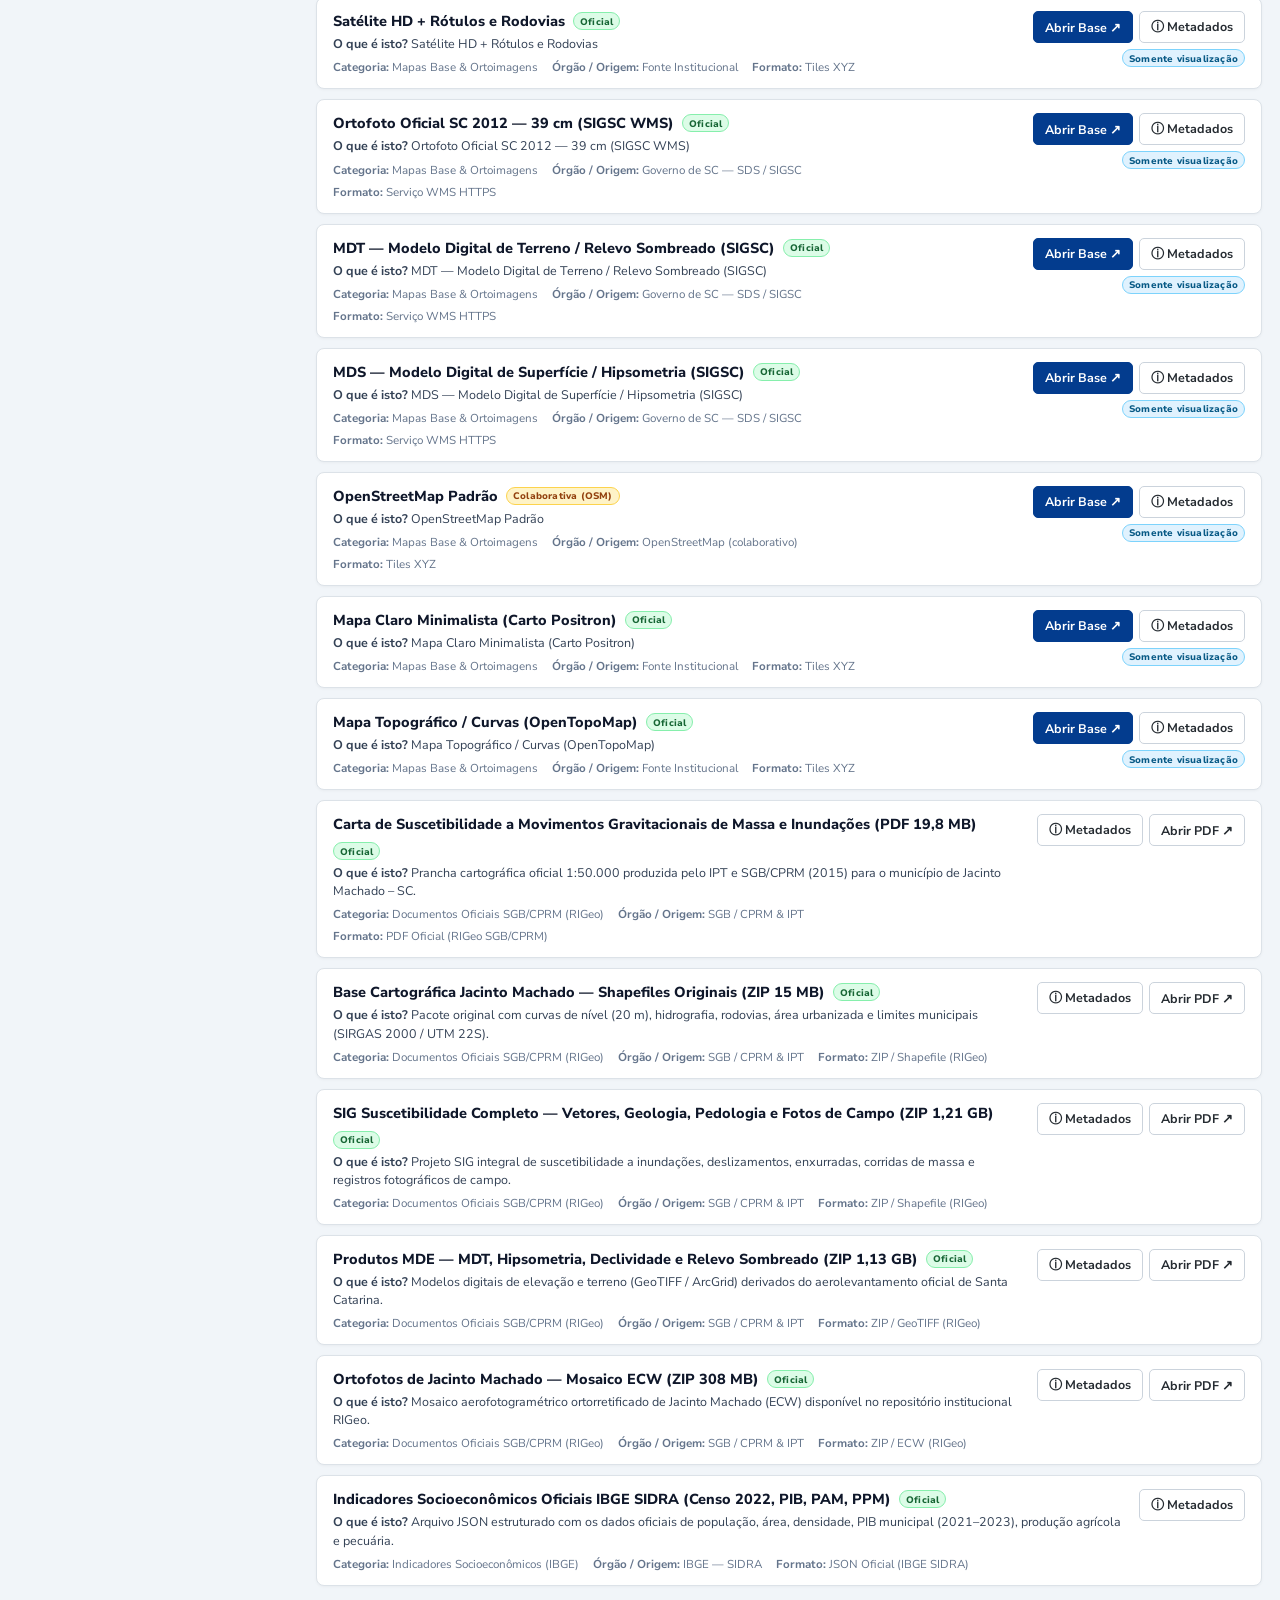
==== commit 573d166c: "fix: corrige WMS Ortofoto SC 2012 / MDT / MDS (SIGSC) e aplica brasao oficial de Jacinto Machado" ====
--- a/downloads.html
+++ b/downloads.html
@@ -125,9 +125,9 @@
       </a>
       <div class="gp-brand-divider" aria-hidden="true"></div>
       <div class="gp-municipal-lockup">
-        <img src="assets/logo-prefeitura-jacinto-machado.svg" alt="Emblema Geoportal Jacinto Machado" class="gp-municipal-logo" width="38" height="38" />
+        <img src="assets/logo-prefeitura-jacinto-machado.png" alt="Brasão Oficial da Prefeitura de Jacinto Machado" class="gp-municipal-logo" width="40" height="40" />
         <div class="gp-municipal-text">
-          <span class="gp-municipal-pref">JACINTO MACHADO — SC</span>
+          <span class="gp-municipal-pref">PREFEITURA DE JACINTO MACHADO</span>
           <span class="gp-municipal-city">Central de Downloads &amp; Metadados</span>
         </div>
       </div>
--- a/css/geoportal.css
+++ b/css/geoportal.css
@@ -2032,3 +2032,89 @@
     right: 12px !important;
   }
 }
+
+/* ==================== LEGENDA INLINE POR CAMADA & LEGENDA FLUTUANTE ==================== */
+.gp-inline-legend {
+  margin: 0 10px 6px 28px;
+  padding: 7px 9px;
+  background: #f8fafc;
+  border: 1px solid #e2e8f0;
+  border-left: 3px solid var(--brand-blue, #0b5cb8);
+  border-radius: 6px;
+  font-size: 11px;
+}
+.gp-inline-legend-title {
+  font-weight: 800;
+  color: #1e293b;
+  margin-bottom: 5px;
+  display: flex;
+  justify-content: space-between;
+  align-items: center;
+  font-size: 10.5px;
+  text-transform: uppercase;
+  letter-spacing: 0.3px;
+}
+.gp-inline-legend-row {
+  display: flex;
+  align-items: flex-start;
+  gap: 7px;
+  padding: 3px 0;
+  border-top: 1px solid #eef2f6;
+}
+.gp-inline-legend-row:first-of-type { border-top: none; }
+.gp-inline-legend-row .gp-swatch { margin-top: 2px; flex-shrink: 0; }
+.gp-inline-legend-text { min-width: 0; line-height: 1.35; }
+.gp-inline-legend-lbl { font-weight: 700; color: #0f172a; display: block; }
+.gp-inline-legend-desc { color: #475569; font-size: 10.5px; display: block; }
+
+.gp-map-legend-box {
+  position: absolute;
+  left: 58px;
+  bottom: 46px;
+  z-index: 520;
+  width: 310px;
+  max-width: calc(100vw - 120px);
+  max-height: 44vh;
+  background: rgba(255, 255, 255, 0.96);
+  backdrop-filter: blur(6px);
+  border: 1px solid #cbd5e1;
+  border-radius: 8px;
+  box-shadow: 0 6px 22px rgba(15, 23, 42, 0.16);
+  display: none;
+  flex-direction: column;
+  overflow: hidden;
+}
+.gp-map-legend-box.visible { display: flex; }
+.gp-map-legend-box.collapsed .gp-map-legend-body { display: none; }
+.gp-map-legend-head {
+  background: #033c8e;
+  color: #ffffff;
+  padding: 7px 10px;
+  font-size: 12px;
+  font-weight: 800;
+  display: flex;
+  align-items: center;
+  justify-content: space-between;
+  cursor: pointer;
+  user-select: none;
+}
+.gp-map-legend-body {
+  padding: 8px 10px;
+  overflow-y: auto;
+  font-size: 11.5px;
+}
+.gp-map-legend-group {
+  margin-bottom: 9px;
+  padding-bottom: 7px;
+  border-bottom: 1px solid #e2e8f0;
+}
+.gp-map-legend-group:last-child { margin-bottom: 0; padding-bottom: 0; border-bottom: none; }
+.gp-map-legend-gname {
+  font-weight: 800;
+  color: #033c8e;
+  font-size: 11.5px;
+  margin-bottom: 4px;
+}
+@media (max-width: 760px) {
+  .gp-map-legend-box { left: 10px; bottom: 52px; width: 250px; max-height: 32vh; }
+}
